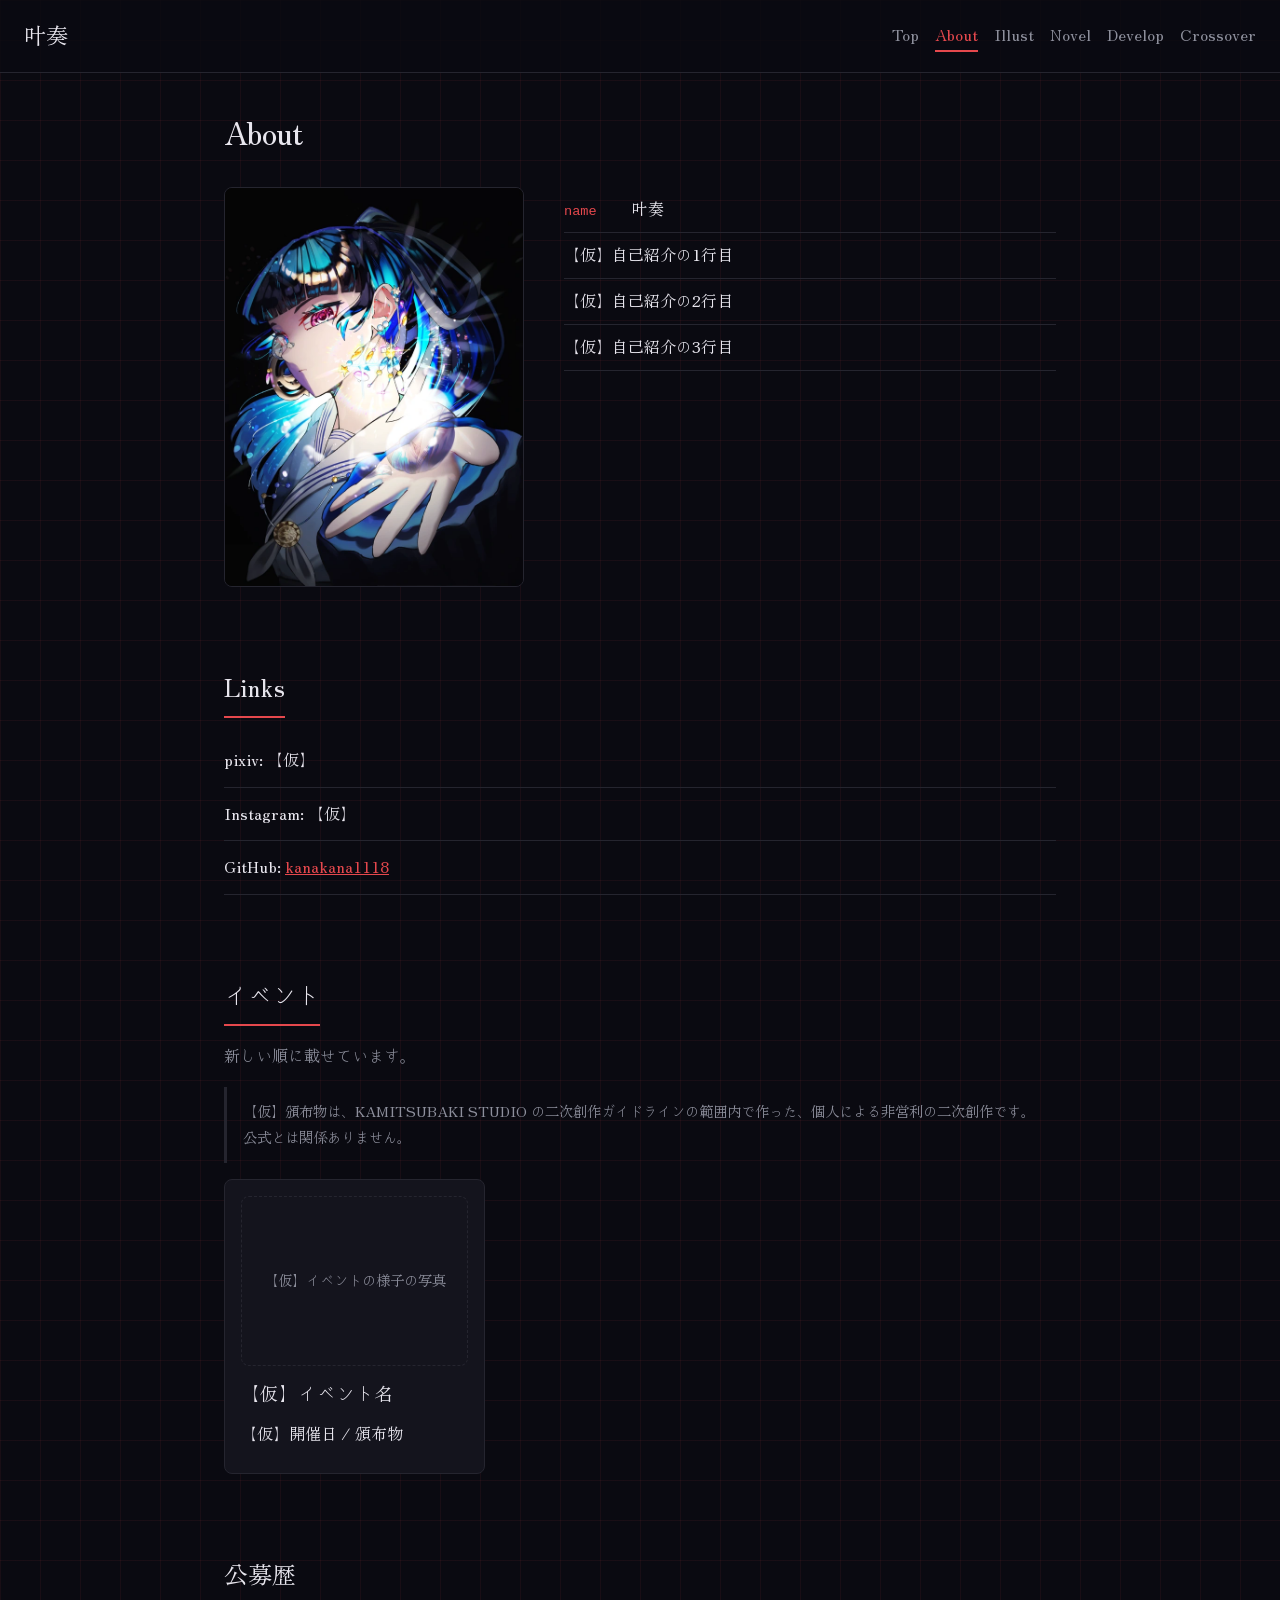
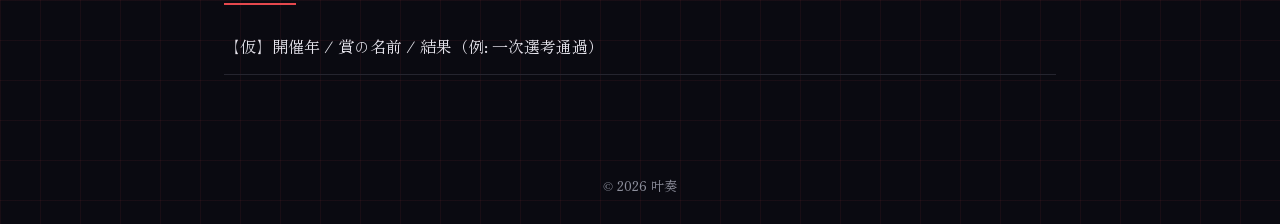
==== about/index.html @ 594b93dc "Design refinements: full-width top menu, page-turning book, Develop reveal - Top: full-width illustr" ====
<!DOCTYPE html>
<html lang="ja">
<head>
  <meta charset="UTF-8">
  <meta name="viewport" content="width=device-width, initial-scale=1.0">
  <title>About | 叶奏</title>
  <meta name="description" content="叶奏のプロフィール、SNS、参加したイベント、公募歴。">
  <link rel="stylesheet" href="../style.css">
  <script src="../script.js" defer></script>
</head>
<body data-page="about">
  <header class="site-header">
    <a class="site-title" href="../index.html">叶奏</a>
    <nav>
      <a href="../index.html">Top</a>
      <a href="../about/index.html" aria-current="page">About</a>
      <a href="../illust/index.html">Illust</a>
      <a href="../novel/index.html">Novel</a>
      <a href="../dev/index.html">Develop</a>
      <a href="../crossover/index.html">Crossover</a>
    </nav>
  </header>

  <main>
    <h1>About</h1>

    <section class="about-grid" id="profile">
      <div class="portrait">
        <img
          src="../images/top/top-640.webp"
          srcset="../images/top/top-640.webp 640w, ../images/top/top-1280.webp 1280w"
          sizes="(max-width: 640px) 260px, 300px"
          width="640" height="854"
          alt="青い髪の人物が、光る手を差し出しているイラスト">
      </div>
      <div class="profile">
        <p class="field"><span class="label">name</span>叶奏</p>
        <p class="field">【仮】自己紹介の1行目</p>
        <p class="field">【仮】自己紹介の2行目</p>
        <p class="field">【仮】自己紹介の3行目</p>
      </div>
    </section>

    <section id="links">
      <h2>Links</h2>
      <ul class="list">
        <li>pixiv: 【仮】</li>
        <li>Instagram: 【仮】</li>
        <li>GitHub: <a href="https://github.com/kanakana1118" target="_blank" rel="noopener">kanakana1118</a></li>
      </ul>
    </section>

    <section id="events">
      <h2>イベント</h2>
      <p class="lead">新しい順に載せています。</p>
      <p class="notice">【仮】頒布物は、KAMITSUBAKI STUDIO の二次創作ガイドラインの範囲内で作った、個人による非営利の二次創作です。公式とは関係ありません。</p>
      <div class="cards">
        <article class="card">
          <div class="placeholder">【仮】イベントの様子の写真</div>
          <h3>【仮】イベント名</h3>
          <p>【仮】開催日 / 頒布物</p>
        </article>
      </div>
    </section>

    <section id="contests">
      <h2>公募歴</h2>
      <ul class="list">
        <li>【仮】開催年 / 賞の名前 / 結果（例: 一次選考通過）</li>
      </ul>
    </section>
  </main>

  <footer>
    <small>&copy; 2026 叶奏</small>
  </footer>
</body>
</html>
---- style.css ----
/* かなは Kokoro、漢字と英数字は Zen Old Mincho（どちらも OFL。fonts/ を参照） */
@font-face {
  font-family: "Kokoro";
  src: url("fonts/kokoro-regular.woff2") format("woff2");
  font-weight: 400;
  font-display: swap;
}

@font-face {
  font-family: "Zen Old Mincho";
  src: url("fonts/zen-old-mincho-regular.woff2") format("woff2");
  font-weight: 400;
  font-display: swap;
}

:root {
  color-scheme: dark;
  --font-serif: "Kokoro", "Zen Old Mincho", "Hiragino Mincho ProN", "Yu Mincho", serif;
  --font-mono: ui-monospace, "SF Mono", Menlo, Consolas, monospace;

  /* 黒基調。背景は真っ黒ではなく、わずかに青みのある黒 */
  --bg: #0a0a11;
  --bg-deep: #050508;
  --text: #e8e6ee;
  --muted: #8d8f9c;
  --card-bg: #14141d;
  --border: #25252f;
  --on-accent: #0a0a11;

  /* ナビの玉と、各ページの差し色 */
  --c-red: #e5484d;
  --c-orange: #f2994a;
  --c-yellow: #e9c84a;
  --c-green: #3ecf8e;
  --c-blue: #4c8dff;

  --accent: #c9c7d6;
}

[data-page="about"] {
  --accent: var(--c-red);
}

[data-page="illust"] {
  --accent: var(--c-orange);
}

[data-page="novel"] {
  --accent: var(--c-yellow);
}

[data-page="dev"] {
  --accent: var(--c-green);
}

[data-page="crossover"] {
  --accent: var(--c-blue);
}

* {
  box-sizing: border-box;
}

/* 背景の格子。色は、そのページの差し色（--grid）で決まる */
body {
  --grid: var(--accent);
  --grid-alpha: 7%;
  margin: 0;
  background:
    linear-gradient(color-mix(in srgb, var(--grid) var(--grid-alpha), transparent) 1px, transparent 1px)
      0 0 / 40px 40px,
    linear-gradient(90deg, color-mix(in srgb, var(--grid) var(--grid-alpha), transparent) 1px, transparent 1px)
      0 0 / 40px 40px,
    var(--bg);
  color: var(--text);
  font-family: var(--font-serif);
  font-synthesis: none;
  line-height: 1.8;
}

a {
  color: var(--accent);
}

img {
  max-width: 100%;
  height: auto;
}

button {
  font: inherit;
}

/* display を指定した要素でも、hidden 属性で確実に隠す */
[hidden] {
  display: none !important;
}

/* ヘッダー・ナビ */
.site-header {
  display: flex;
  flex-wrap: wrap;
  justify-content: space-between;
  align-items: center;
  gap: 8px 24px;
  padding: 16px 24px;
  border-bottom: 1px solid var(--border);
  background: color-mix(in srgb, var(--bg) 85%, transparent);
}

.site-title {
  font-size: 1.4rem;
  color: var(--text);
  text-decoration: none;
}

.site-header nav {
  display: flex;
  flex-wrap: wrap;
  gap: 4px 16px;
}

.site-header nav a {
  color: var(--muted);
  text-decoration: none;
}

.site-header nav a:hover,
.site-header nav a[aria-current="page"] {
  color: var(--accent);
}

.site-header nav a[aria-current="page"] {
  border-bottom: 2px solid var(--accent);
}

/* 本文 */
main {
  max-width: 880px;
  margin: 0 auto;
  padding: 32px 24px;
}

section {
  padding: 40px 0;
}

/* 太字のフォントは入れていないので、見出しは大きさで区別する */
h1,
h2,
h3 {
  font-weight: 400;
}

h1 {
  margin: 0 0 8px;
  font-size: 2rem;
}

h2 {
  margin: 0 0 16px;
  padding-bottom: 6px;
  border-bottom: 2px solid var(--accent);
  display: inline-block;
}

.lead {
  color: var(--muted);
  margin: 0 0 16px;
}

.page-head {
  display: flex;
  flex-wrap: wrap;
  align-items: center;
  justify-content: space-between;
  gap: 8px 16px;
}

/* 画像がまだ無い場所を示す枠 */
.placeholder {
  display: flex;
  align-items: center;
  justify-content: center;
  width: 100%;
  background: var(--card-bg);
  border: 1px dashed var(--border);
  border-radius: 8px;
  color: var(--muted);
  font-size: 0.9rem;
}

/* カード */
.cards {
  display: grid;
  grid-template-columns: repeat(auto-fill, minmax(240px, 1fr));
  gap: 24px;
}

.card {
  padding: 16px;
  background: var(--card-bg);
  border: 1px solid var(--border);
  border-radius: 8px;
}

.card h3 {
  margin: 12px 0 8px;
}

.card p {
  margin: 0 0 8px;
}

.card .placeholder {
  aspect-ratio: 4 / 3;
}

/* 項目の説明（役割・使用技術など） */
.meta {
  margin: 8px 0 0;
  font-size: 0.9rem;
}

.meta dt {
  float: left;
  clear: left;
  width: 8em;
  color: var(--muted);
}

.meta dd {
  margin: 0 0 4px 8em;
}

/* タグ */
.tags {
  display: flex;
  flex-wrap: wrap;
  gap: 8px;
  margin: 8px 0;
  padding: 0;
  list-style: none;
}

.tag {
  padding: 0 10px;
  border: 1px solid var(--border);
  border-radius: 999px;
  color: var(--muted);
  font-size: 0.8rem;
}

/* リンクボタン */
.buttons {
  display: flex;
  flex-wrap: wrap;
  gap: 12px;
  margin: 16px 0 0;
}

.button {
  display: inline-block;
  padding: 6px 16px;
  border: 1px solid var(--accent);
  border-radius: 999px;
  color: var(--accent);
  text-decoration: none;
}

.button:hover {
  background: var(--accent);
  color: var(--on-accent);
}

/* 丸いボタン（前へ・次へ） */
.round-btn {
  display: grid;
  place-items: center;
  width: 44px;
  height: 44px;
  padding: 0;
  border: 1px solid var(--accent);
  border-radius: 50%;
  background: transparent;
  color: var(--accent);
  cursor: pointer;
}

.round-btn svg {
  width: 20px;
  height: 20px;
  fill: none;
  stroke: currentColor;
  stroke-width: 2;
  stroke-linecap: round;
  stroke-linejoin: round;
}

.round-btn:hover:not(:disabled) {
  background: var(--accent);
  color: var(--on-accent);
}

.round-btn:disabled {
  opacity: 0.3;
  cursor: default;
}

/* SNSのアイコンリンク */
.sns {
  display: flex;
  gap: 12px;
}

.sns a {
  display: grid;
  place-items: center;
  width: 40px;
  height: 40px;
  border: 1px solid var(--border);
  border-radius: 50%;
  color: var(--muted);
}

.sns a:hover {
  border-color: var(--accent);
  color: var(--accent);
}

.sns svg {
  width: 20px;
  height: 20px;
  fill: none;
  stroke: currentColor;
  stroke-width: 2;
  stroke-linecap: round;
  stroke-linejoin: round;
}

/* 注記 */
.notice {
  margin: 16px 0;
  padding: 12px 16px;
  border-left: 3px solid var(--border);
  color: var(--muted);
  font-size: 0.9rem;
}

/* 一覧（リンク・公募歴など） */
.list {
  margin: 0;
  padding: 0;
  list-style: none;
}

.list li {
  padding: 12px 0;
  border-bottom: 1px solid var(--border);
}

/* ===== Top ===== */
/* 動画のあいだは灰色の格子。メニュー画面は格子なし */
body[data-page="top"] {
  --grid: var(--muted);
  --grid-alpha: 14%;
}

/* メニュー画面には、格子を出さない */
body[data-page="top"]:has(.stage.is-menu) {
  --grid-alpha: 0%;
}

body[data-page="top"] .to-top {
  display: none;
}

.stage {
  position: relative;
  max-width: none;
  margin: 0 auto;
  padding: 0;
}

/* 動画のあいだ: 中央の縦長の画面 */
.stage:not(.is-menu) {
  width: min(100%, 520px);
  height: 100vh;
  height: 100dvh;
  overflow: hidden;
  background: var(--bg);
}

/* メニュー: ブラウザの横幅いっぱい。縦に長くなる分はスクロール */
.stage.is-menu {
  width: 100%;
  min-height: 100vh;
  min-height: 100dvh;
}

.intro {
  position: absolute;
  inset: 0;
  display: flex;
  align-items: center;
  justify-content: center;
}

.intro video {
  display: block;
  width: 100%;
  height: 100%;
  object-fit: cover;
}

.stage.is-menu .intro {
  display: none;
}

/* 暗転。画面全体が、チッチと点滅してから暗くなる */
.blackout {
  position: fixed;
  inset: 0;
  z-index: 20;
  background: var(--bg-deep);
  opacity: 0;
  pointer-events: none;
}

.stage.is-blackout .blackout {
  animation: flicker 0.9s steps(1, end) forwards;
}

.stage.is-menu .blackout {
  animation: blackout-out 0.9s ease forwards;
}

.stage.is-instant .blackout {
  animation: none;
}

@keyframes flicker {
  0% {
    opacity: 0;
  }
  12% {
    opacity: 1;
  }
  24% {
    opacity: 0.1;
  }
  36% {
    opacity: 1;
  }
  50% {
    opacity: 0.3;
  }
  62% {
    opacity: 1;
  }
  100% {
    opacity: 1;
  }
}

@keyframes blackout-out {
  from {
    opacity: 1;
  }
  to {
    opacity: 0;
  }
}

/* メニュー画面 */
.menu {
  position: absolute;
  inset: 0;
  opacity: 0;
  visibility: hidden;
}

.stage.is-menu .menu {
  position: relative;
  inset: auto;
  opacity: 1;
  visibility: visible;
}

.menu-art img {
  display: block;
  width: 100%;
  height: auto;
}

/* 玉と文字を読みやすくする、かなり透けた青みがかった黒のグラデーション。
   イラストの下端から、--shade-h の高さまで。上は透明で、下に行くほど濃くなる。
   --shade   : 色（R G B。空白区切り）
   --shade-h : 高さ（イラストの高さに対する%）
   --shade-a : 一番濃いところの濃さ（0〜1） */
.menu-shade {
  --shade: 6 12 36;
  --shade-h: 55%;
  --shade-a: 0.55;
  position: absolute;
  right: 0;
  bottom: 0;
  left: 0;
  height: var(--shade-h);
  background: linear-gradient(
    to bottom,
    rgb(var(--shade) / 0),
    rgb(var(--shade) / calc(var(--shade-a) * 0.5)) 45%,
    rgb(var(--shade) / var(--shade-a))
  );
  pointer-events: none;
}

/* 玉・名前・説明文は、イラストの上に重ねる。イラストに対して位置を固定し、イラストと一緒にスクロールする。
   --menu-y: かたまり全体の中心を、イラストの下端から何%の高さに置くか（30% = 下から30%） */
.menu-ui {
  --menu-y: 30%;
  position: absolute;
  right: 0;
  bottom: var(--menu-y);
  left: 0;
  display: flex;
  flex-direction: column;
  align-items: center;
  padding: 0 16px;
  transform: translateY(50%);
  pointer-events: none;
}

/* 名前と説明文の大きさは、イラストの幅（＝画面の幅）に合わせて変わる */
.menu-name {
  margin: 20px 0 0;
  text-align: center;
  font-size: clamp(3rem, 4.6vw, 5rem);
  letter-spacing: 0.3em;
  text-indent: 0.3em;
  text-shadow: 0 0 12px var(--bg-deep), 0 0 4px var(--bg-deep);
}

.menu-lead {
  max-width: 30em;
  margin: 8px 0 0;
  text-align: center;
  font-size: clamp(1rem, 1.5vw, 1.4rem);
  text-shadow: 0 0 10px var(--bg-deep), 0 0 3px var(--bg-deep);
}

/* ===== 水晶玉 =====
   玉の見た目を変えるときは、ここの変数をいじる。
   --orb               玉の直径
   --orb-glow          外側の発光の広がり
   --orb-glow-strength 発光の濃さ（%）
   --orb-shade         玉の下側の影の濃さ（0〜1）
   --orb-hl-x / -y     白いハイライトの位置（%）
   --orb-hl-size       ハイライトの大きさ（%）
   --orb-float         ふわふわ浮く距離
   玉の色は、先頭の :root の --c-red などで変える（ページの差し色と共通）。
   位置は、下の .orb--about などの left / top（%）で変える。 */
.orbs {
  /* 玉の大きさは、画面の幅に合わせて変わる（小さい画面で60px、大きい画面で最大110px） */
  --orb: clamp(60px, 6.5vw, 110px);
  --orb-glow: calc(var(--orb) * 0.36);
  --orb-glow-strength: 55%;
  --orb-shade: 0.35;
  --orb-hl-x: 32%;
  --orb-hl-y: 26%;
  --orb-hl-size: 7%;
  --orb-float: calc(var(--orb) * 0.07);
  position: relative;
  width: min(100%, 760px);
  height: calc(var(--orb) * 2.4);
  margin-bottom: 2rem; /* 玉の下の文字の分 */
}

.orb {
  position: absolute;
  z-index: 1;
  width: var(--orb);
  aspect-ratio: 1;
  transform: translateX(-50%);
  border-radius: 50%;
  background:
    radial-gradient(
      circle at var(--orb-hl-x) var(--orb-hl-y),
      rgb(255 255 255 / 0.85) 0 var(--orb-hl-size),
      transparent calc(var(--orb-hl-size) + 2%)
    ),
    radial-gradient(
      circle at 50% 50%,
      color-mix(in srgb, var(--c) 55%, white) 0%,
      var(--c) 45%,
      color-mix(in srgb, var(--c) 35%, black) 100%
    );
  box-shadow:
    0 0 var(--orb-glow) color-mix(in srgb, var(--c) var(--orb-glow-strength), transparent),
    inset calc(var(--orb) * -0.11) calc(var(--orb) * -0.14) calc(var(--orb) * 0.25) rgb(0 0 0 / var(--orb-shade));
  color: var(--c);
  text-decoration: none;
  pointer-events: auto;
  transition: box-shadow 0.2s, translate 0.2s;
  animation: float 4s ease-in-out infinite;
}

/* 玉の下の文字 */
.orb span {
  position: absolute;
  top: 100%;
  left: 50%;
  margin-top: 0.5rem;
  transform: translateX(-50%);
  font-size: clamp(0.9rem, 1.3vw, 1.3rem);
  letter-spacing: 0.05em;
  white-space: nowrap;
  text-shadow: 0 0 8px var(--bg-deep), 0 0 3px var(--bg-deep);
}

.orb:hover,
.orb:focus-visible {
  translate: 0 calc(var(--orb) * -0.07);
  box-shadow:
    0 0 calc(var(--orb-glow) * 1.7) var(--c),
    inset calc(var(--orb) * -0.11) calc(var(--orb) * -0.14) calc(var(--orb) * 0.25) rgb(0 0 0 / var(--orb-shade));
}

/* 弧状（ネックレスのように、中央が低い） */
.orb--about {
  --c: var(--c-red);
  left: 10%;
  top: 0;
}

.orb--illust {
  --c: var(--c-orange);
  left: 30%;
  top: 34%;
  animation-delay: -0.8s;
}

.orb--novel {
  --c: var(--c-yellow);
  left: 50%;
  top: 48%;
  animation-delay: -1.6s;
}

.orb--develop {
  --c: var(--c-green);
  left: 70%;
  top: 34%;
  animation-delay: -2.4s;
}

.orb--crossover {
  --c: var(--c-blue);
  left: 90%;
  top: 0;
  animation-delay: -3.2s;
}

@keyframes float {
  0%,
  100% {
    margin-top: 0;
  }
  50% {
    margin-top: calc(var(--orb-float) * -1);
  }
}

/* ===== Illust ===== */
.carousel {
  --slide-w: min(64vw, 340px);
  --slide-gap: 16px;
  padding: 24px 0 0;
}

/* JSが使えないとき: 横にスクロールする一覧 */
.carousel-track {
  position: relative;
  display: flex;
  gap: var(--slide-gap);
  padding: 16px 0;
  overflow-x: auto;
  scroll-snap-type: x mandatory;
  scrollbar-width: none;
}

.carousel-track::-webkit-scrollbar {
  display: none;
}

.slide {
  flex: 0 0 var(--slide-w);
  scroll-snap-align: center;
}

.slide .placeholder {
  aspect-ratio: 3 / 4;
}

/* 循環するスライダー（JSが .is-loop を付ける）。全スライドを重ねて、位置だけずらす */
.carousel.is-loop .carousel-track {
  display: grid;
  overflow: hidden;
  scroll-snap-type: none;
  touch-action: pan-y;
  cursor: grab;
}

.carousel.is-loop .slide {
  grid-area: 1 / 1;
  justify-self: center;
  width: var(--slide-w);
  transition: transform 0.45s ease, opacity 0.45s ease;
  user-select: none;
}

.carousel.is-loop .slide.no-anim {
  transition: none;
}

.slide[data-pos="0"] {
  z-index: 2;
  transform: translateX(0) scale(1);
  opacity: 1;
}

.slide[data-pos="-1"],
.slide[data-pos="1"] {
  z-index: 1;
  opacity: 0.55;
}

.slide[data-pos="-1"] {
  transform: translateX(calc((var(--slide-w) + var(--slide-gap)) * -0.92)) scale(0.82);
}

.slide[data-pos="1"] {
  transform: translateX(calc((var(--slide-w) + var(--slide-gap)) * 0.92)) scale(0.82);
}

.slide[data-pos="far-l"],
.slide[data-pos="far-r"] {
  z-index: 0;
  opacity: 0;
  pointer-events: none;
}

.slide[data-pos="far-l"] {
  transform: translateX(calc((var(--slide-w) + var(--slide-gap)) * -1.6)) scale(0.7);
}

.slide[data-pos="far-r"] {
  transform: translateX(calc((var(--slide-w) + var(--slide-gap)) * 1.6)) scale(0.7);
}

.carousel-controls {
  display: flex;
  align-items: center;
  justify-content: space-between;
  gap: 16px;
  margin-top: 16px;
}

.carousel-dots {
  display: flex;
  gap: 8px;
}

.carousel-dots span {
  width: 24px;
  height: 3px;
  background: var(--border);
  border-radius: 2px;
  transition: background 0.3s;
}

.carousel-dots span.is-active {
  background: var(--accent);
}

/* ===== Novel ===== */
/* JSが使えないとき: 作品ごとの、開いた本 */
.novel,
.novel-stage {
  display: grid;
  grid-template-columns: minmax(0, 1fr) minmax(0, 1fr);
  gap: 32px;
  align-items: center;
  padding: 24px 0;
}

.novel + .novel {
  border-top: 1px solid var(--border);
}

/* 本の色・質感。青みがかった濃い茶色の表紙と、わずかに青みのある薄灰色の紙 */
.book {
  --book-cover: #35281f;
  --book-cover-sheen: rgb(70 110 190 / 0.26);
  --book-paper: #e4e7ee;
  --book-paper-shade: #aab0c0;
  --book-ink: #2b3040;
  --book-edge: #c3c8d3;
  --o: 8px;
  --tilt: 14deg; /* 見上げる角度。大きいほど、下側の厚みが見える */
  --book-depth: 28px; /* ページの束の厚み */
  --book-flip: 0.9s;
  /* 布の織り目と紙の粒（インラインSVG。外部ファイルは使わない） */
  --grain: url("data:image/svg+xml,%3Csvg xmlns='http://www.w3.org/2000/svg' width='160' height='160'%3E%3Cfilter id='n'%3E%3CfeTurbulence type='fractalNoise' baseFrequency='.85' numOctaves='2' stitchTiles='stitch'/%3E%3CfeColorMatrix values='0 0 0 0 0 0 0 0 0 0 0 0 0 0 0 0 0 0 .2 0'/%3E%3C/filter%3E%3Crect width='100%25' height='100%25' filter='url(%23n)'/%3E%3C/svg%3E");
  position: relative;
  display: flex;
  justify-content: center;
  padding: 28px 0 40px;
  /* 少し下から見上げた視点（視点を本より下に置くと、下側の厚みが見える） */
  perspective: 1100px;
  perspective-origin: 50% 170%;
}

/* 本の下に落ちる影 */
.book::before {
  content: "";
  position: absolute;
  right: 8%;
  bottom: 14px;
  left: 8%;
  height: 26px;
  background: radial-gradient(ellipse at center, rgb(0 0 0 / 0.7), transparent 70%);
  filter: blur(8px);
}

.book-body {
  --shift: -25%;
  position: relative;
  width: min(100%, 460px);
  aspect-ratio: 3 / 2;
  transform-style: preserve-3d;
  transform: translateX(var(--shift)) rotateX(var(--tilt));
  transition: transform 1.4s ease;
}

.book-body.is-open {
  --shift: 0%;
}

/* 右の表紙の裏側の板（開いたときに、ページのまわりに見える） */
.board {
  position: absolute;
  top: calc(var(--o) * -1);
  bottom: calc(var(--o) * -1);
  left: 50%;
  width: calc(50% + var(--o));
  background: linear-gradient(135deg, var(--book-cover-sheen), transparent 60%), var(--book-cover);
  border-radius: 0 6px 6px 0;
  transform: translateZ(-1px);
}

/* ページの束の、下から見える厚み（紙の端の細い線） */
.slab {
  position: absolute;
  top: calc(100% + var(--o));
  left: 50%;
  width: calc(50% + var(--o));
  height: var(--book-depth);
  transform-origin: top;
  transform: rotateX(-90deg);
  /* 手前と奥の端は、表紙の板の厚み。間は、紙の端の細い線 */
  background:
    linear-gradient(var(--book-cover) 0 5px, transparent 5px calc(100% - 5px), var(--book-cover) calc(100% - 5px)),
    repeating-linear-gradient(180deg, var(--book-edge) 0 1px, var(--book-paper-shade) 1px 2px);
  box-shadow: inset 0 0 8px rgb(0 0 0 / 0.35);
}

/* 左側の厚みは、表紙が半分ほど開いてから現れる */
.slab--left {
  left: calc(var(--o) * -1);
  width: calc(50% + var(--o));
  opacity: 0;
  transition: opacity 0.4s ease;
}

.book-body.is-open .slab--left {
  opacity: 1;
  transition-delay: 0.8s;
}

/* めくれる1枚。背骨（左端）を軸に回る */
.sheet {
  --ry: 0deg;
  --z: 0px;
  position: absolute;
  top: 0;
  bottom: 0;
  left: 50%;
  width: 50%;
  transform-origin: left center;
  transform-style: preserve-3d;
  transform: rotateY(var(--ry)) translateZ(var(--z));
  transition: transform var(--book-flip) cubic-bezier(0.45, 0.05, 0.25, 1);
}

.sheet--static {
  --z: 0.2px;
}

.cover {
  --z: 3px;
  top: calc(var(--o) * -1);
  bottom: calc(var(--o) * -1);
  width: calc(50% + var(--o));
}

.book-body.is-open .cover,
.sheet.is-flipped {
  --ry: -180deg;
}

.face {
  position: absolute;
  inset: 0;
  overflow: hidden;
  backface-visibility: hidden;
  -webkit-backface-visibility: hidden;
}

.face-left {
  transform: rotateY(180deg);
}

/* 紙。綴じ目に向かって影が落ち、うっすらと粒がある */
.face-right,
.endpaper {
  background-color: var(--book-paper);
  background-image: var(--grain);
  background-blend-mode: multiply;
  color: var(--book-ink);
}

.face-right {
  padding: 12% 10% 10% 14%;
  border-radius: 0 3px 3px 0;
  box-shadow: inset -1px 0 0 var(--book-edge);
}

.face-right::before,
.endpaper::before {
  content: "";
  position: absolute;
  inset: 0;
  pointer-events: none;
}

.face-right::before {
  background: linear-gradient(90deg, rgb(20 26 48 / 0.34), rgb(20 26 48 / 0.08) 12%, transparent 26%);
}

.endpaper::before {
  background: linear-gradient(270deg, rgb(20 26 48 / 0.34), rgb(20 26 48 / 0.08) 12%, transparent 26%);
}

/* 右ページの本文（仮の行） */
.page-lines {
  height: 100%;
  background: repeating-linear-gradient(
    transparent 0 19px,
    rgb(43 48 64 / 0.2) 19px 20px
  );
}

/* 表紙の外側: 布の織り目、背の溝、縁の凹凸 */
.face-cover,
.cover .face-left {
  overflow: visible;
  background:
    linear-gradient(135deg, var(--book-cover-sheen), transparent 55%),
    var(--grain),
    var(--book-cover);
  background-blend-mode: normal, soft-light, normal;
}

.face-cover {
  padding: 9% 9% 9% 13%;
  border-radius: 0 6px 6px 0;
  box-shadow:
    inset 0 0 0 1px rgb(255 255 255 / 0.07),
    inset 0 0 0 7px rgb(0 0 0 / 0.14),
    inset 0 0 0 8px rgb(255 255 255 / 0.05),
    0 1px 0 rgb(255 255 255 / 0.06);
}

/* 背の溝 */
.face-cover::before {
  content: "";
  position: absolute;
  inset: 0 auto 0 0;
  width: 9%;
  background: linear-gradient(
    90deg,
    rgb(0 0 0 / 0.5),
    rgb(255 255 255 / 0.1) 38%,
    rgb(0 0 0 / 0.28) 62%,
    transparent
  );
  border-radius: inherit;
}

.face-cover .placeholder {
  height: 100%;
  background: rgb(0 0 0 / 0.22);
  border-color: rgb(255 255 255 / 0.18);
  color: rgb(255 255 255 / 0.6);
}

/* 表紙の裏（左ページ）: 板の色の縁と、その内側の紙 */
.cover .face-left {
  padding: var(--o) 0 var(--o) var(--o);
  border-radius: 6px 0 0 6px;
}

.endpaper {
  position: relative;
  display: flex;
  align-items: center;
  justify-content: center;
  height: 100%;
  padding: 10% 14% 10% 10%;
  border-radius: 3px 0 0 3px;
  text-align: center;
}

.catch {
  position: relative;
  margin: 0;
  color: var(--book-ink);
  letter-spacing: 0.03em;
  line-break: strict; /* 「ー」などが行頭に来ないようにする */
  text-wrap: balance;
}

/* めくっている紙の明暗 */
.sheet.is-turning .face::after {
  content: "";
  position: absolute;
  inset: 0;
  pointer-events: none;
  background: linear-gradient(90deg, rgb(10 14 30 / 0.55), rgb(10 14 30 / 0.05));
  animation: shade var(--book-flip) ease-in-out;
}

@keyframes shade {
  0%,
  100% {
    opacity: 0;
  }
  50% {
    opacity: 1;
  }
}

.novel-infos {
  min-width: 0;
}

.novel-info > * {
  animation: float-up 0.8s ease both;
  animation-delay: calc(1.6s + var(--i, 0) * 150ms);
}

.novel-info > :nth-child(2) {
  --i: 1;
}

.novel-info > :nth-child(3) {
  --i: 2;
}

/* 2回目以降は、すぐに浮き出る */
.novel-stage.is-switched .novel-info > * {
  animation-delay: calc(0.5s + var(--i, 0) * 120ms);
}

@keyframes float-up {
  from {
    opacity: 0;
    transform: translateY(24px);
  }
  to {
    opacity: 1;
    transform: none;
  }
}

.novel-title {
  margin: 0 0 12px;
  padding: 0;
  border: 0;
  display: block;
  font-size: 1.5rem;
}

.novel-synopsis {
  margin: 0;
  color: var(--muted);
}

.novel-controls {
  display: flex;
  align-items: center;
  justify-content: center;
  gap: 24px;
  padding-top: 16px;
  color: var(--muted);
}

/* ===== Develop ===== */
.dev-label {
  margin: 0 0 4px;
  color: var(--accent);
  font-family: var(--font-mono);
  font-size: 0.8rem;
}

.dev-list {
  display: grid;
  gap: 56px;
  margin-top: 32px;
}

/* スクリーンショットと、その隣の説明の箱。PCでは、1つおきに左右を入れ替える */
.dev-item {
  display: grid;
  grid-template-columns: minmax(0, 1.15fr) minmax(0, 1fr);
  gap: 32px;
  align-items: center;
}

.dev-item:nth-child(even) {
  grid-template-columns: minmax(0, 1fr) minmax(0, 1.15fr);
}

.dev-item:nth-child(even) .dev-text {
  order: -1;
}

.dev-shot,
.dev-text {
  position: relative;
  overflow: hidden;
}

.dev-shot .placeholder {
  aspect-ratio: 4 / 3;
  border-color: color-mix(in srgb, var(--accent) 35%, transparent);
}

.dev-shot img {
  display: block;
  width: 100%;
}

.dev-text {
  padding: 20px;
  border: 1px solid color-mix(in srgb, var(--accent) 55%, transparent);
  background: color-mix(in srgb, var(--bg) 78%, transparent);
}

.dev-text h3 {
  margin: 0 0 8px;
  font-size: 1.3rem;
}

.dev-text p {
  margin: 0 0 8px;
}

/* 登場演出: 最初は覆いで隠し、大小の四角（.tile）が上から順に消えて、中身が現れる */
.dev-shot::after,
.dev-text::after {
  content: "";
  position: absolute;
  inset: 0;
  z-index: 2;
  background: var(--bg);
  /* JSが動かなかったときの保険。数秒後に覆いが消える */
  animation: cover-timeout 0.01s 4s forwards;
}

.dev-shot.is-armed::after,
.dev-text.is-armed::after {
  animation: none;
}

.dev-shot.is-tiled::after,
.dev-text.is-tiled::after {
  display: none;
}

@keyframes cover-timeout {
  to {
    opacity: 0;
    visibility: hidden;
  }
}

.tiles {
  position: absolute;
  inset: 0;
  z-index: 3;
  pointer-events: none;
}

.tile {
  position: absolute;
  background: var(--bg);
  box-shadow: inset 0 0 0 1px color-mix(in srgb, var(--accent) 60%, transparent);
  animation: tile-out 0.55s ease both;
  animation-delay: var(--delay, 0ms);
}

@keyframes tile-out {
  0% {
    opacity: 1;
    background: var(--bg);
  }
  35% {
    opacity: 1;
    background: color-mix(in srgb, var(--accent) 45%, var(--bg));
  }
  100% {
    opacity: 0;
    background: color-mix(in srgb, var(--accent) 45%, var(--bg));
  }
}

/* 見出し・導入文は、上からフェードして現れる */
.fall > h1,
.fall > .lead {
  animation: fall-in 0.7s ease both;
}

.fall > .lead {
  animation-delay: 140ms;
}

@keyframes fall-in {
  from {
    opacity: 0;
    transform: translateY(-16px);
  }
  to {
    opacity: 1;
    transform: none;
  }
}

/* ===== About ===== */
.about-grid {
  display: grid;
  grid-template-columns: minmax(180px, 300px) minmax(0, 1fr);
  gap: 40px;
  align-items: start;
  padding-top: 16px;
}

/* 象徴のイラスト（左） */
.portrait img {
  display: block;
  width: 100%;
  border: 1px solid var(--border);
  border-radius: 8px;
}

.field {
  margin: 0;
  padding: 8px 0;
  border-bottom: 1px solid var(--border);
}

.field .label {
  display: inline-block;
  width: 5em;
  color: var(--accent);
  font-family: var(--font-mono);
  font-size: 0.85rem;
}

/* ===== 上に戻るボタン（script.js が追加する） ===== */
.to-top {
  position: fixed;
  right: 16px;
  bottom: 16px;
  width: 44px;
  height: 44px;
  padding: 0;
  border: 1px solid var(--accent);
  border-radius: 50%;
  background: var(--card-bg);
  color: var(--accent);
  font-size: 1.2rem;
  line-height: 1;
  cursor: pointer;
  opacity: 0;
  visibility: hidden;
  transition: opacity 0.2s, visibility 0.2s;
}

.to-top.is-visible {
  opacity: 1;
  visibility: visible;
}

.to-top:hover {
  background: var(--accent);
  color: var(--on-accent);
}

footer {
  padding: 24px;
  text-align: center;
  color: var(--muted);
}

/* ===== スマホ ===== */
@media (max-width: 640px) {
  /* Top のメニューだけ、スマホでは玉と文字を小さくする（イラストが短く、顔に重なりやすいため） */
  .orbs {
    --orb: 45px;
    margin-bottom: 1.4rem;
  }

  .orb span {
    font-size: 0.75rem;
  }

  .menu-name {
    margin-top: 12px;
    font-size: 2.6rem;
  }

  .menu-lead {
    font-size: 0.9rem;
  }

  .menu-shade {
    --shade-h: 68%;
  }

  /* 玉の上端を、イラストの上から一定の高さ（顔のあごの少し下）に固定する。
     --menu-top: 玉の上端が、イラストの上端から何%か（あごは約50%） */
  .menu-ui {
    --menu-top: 55%;
    top: var(--menu-top);
    bottom: auto;
    transform: none;
  }

  .novel,
  .novel-stage,
  .about-grid {
    grid-template-columns: minmax(0, 1fr);
  }

  .dev-item,
  .dev-item:nth-child(even) {
    grid-template-columns: minmax(0, 1fr);
  }

  .dev-item:nth-child(even) .dev-text {
    order: 0;
  }

  .portrait {
    max-width: 260px;
  }
}

/* 動きを減らす設定の人には、演出を止める（内容は、すべて見える） */
@media (prefers-reduced-motion: reduce) {
  *,
  *::before,
  *::after {
    animation: none !important;
    transition: none !important;
    scroll-behavior: auto !important;
  }

  .dev-shot::after,
  .dev-text::after {
    display: none;
  }
}
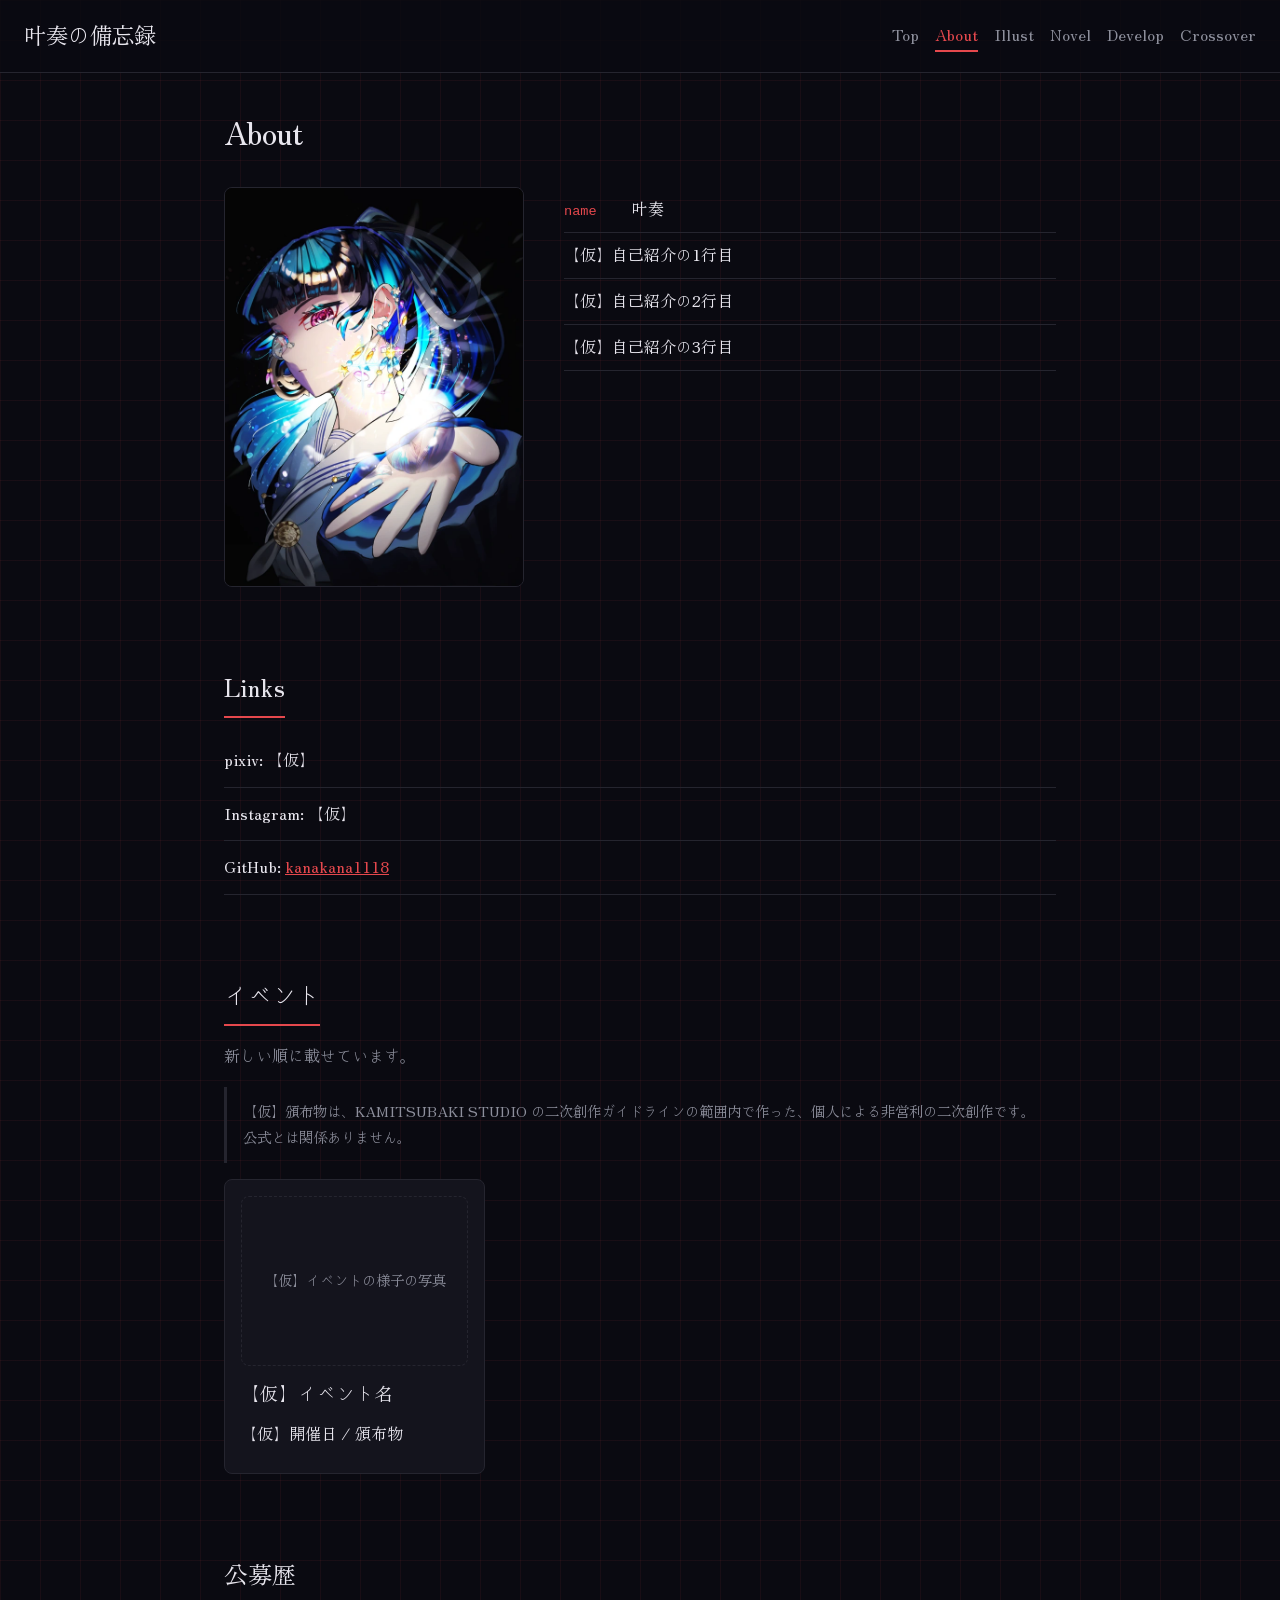
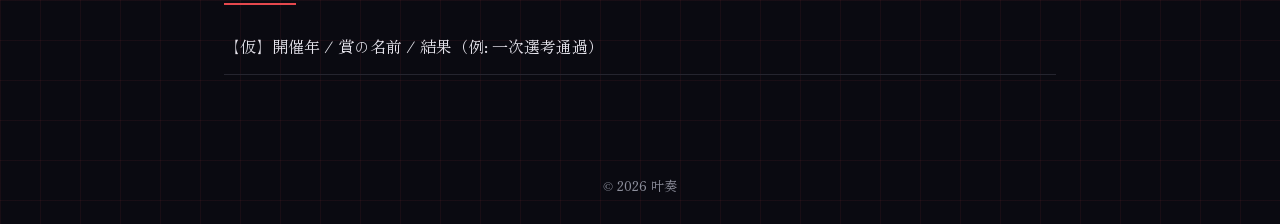
==== commit 6f541d74: "Use site name in subpage header; add copyright to Top menu Co-Authored-By: Claude Sonnet 5.5 <norepl" ====
--- a/about/index.html
+++ b/about/index.html
@@ -3,14 +3,14 @@
 <head>
   <meta charset="UTF-8">
   <meta name="viewport" content="width=device-width, initial-scale=1.0">
-  <title>About | 叶奏</title>
+  <title>About | 叶奏の備忘録</title>
   <meta name="description" content="叶奏のプロフィール、SNS、参加したイベント、公募歴。">
   <link rel="stylesheet" href="../style.css">
   <script src="../script.js" defer></script>
 </head>
 <body data-page="about">
   <header class="site-header">
-    <a class="site-title" href="../index.html">叶奏</a>
+    <a class="site-title" href="../index.html">叶奏の備忘録</a>
     <nav>
       <a href="../index.html">Top</a>
       <a href="../about/index.html" aria-current="page">About</a>
--- a/style.css
+++ b/style.css
@@ -375,6 +375,7 @@
   display: none;
 }
 
+
 .stage {
   position: relative;
   max-width: none;
@@ -491,6 +492,24 @@
   display: block;
   width: 100%;
   height: auto;
+}
+
+/* イラストの上のほうに置く、サイトの名前。
+   --title-y: イラストの上端から何%の高さか */
+.menu-title {
+  --title-y: 7%;
+  position: absolute;
+  top: var(--title-y);
+  right: 0;
+  left: 0;
+  margin: 0;
+  padding: 0 16px;
+  text-align: center;
+  font-size: clamp(2.3rem, 5.6vw, 5.2rem);
+  letter-spacing: 0.25em;
+  text-indent: 0.25em;
+  text-shadow: 0 0 14px var(--bg-deep), 0 0 4px var(--bg-deep);
+  pointer-events: none;
 }
 
 /* 玉と文字を読みやすくする、かなり透けた青みがかった黒のグラデーション。
@@ -516,6 +535,22 @@
   pointer-events: none;
 }
 
+/* 上のほう（「叶奏の備忘録」の後ろ）にも、同じ色のグラデーション。
+   イラストの上端が一番濃く、文字の下端あたりで消える。
+   --shade-top-h : 高さ（イラストの高さに対する%。文字の下端に合わせる） */
+.menu-shade--top {
+  --shade-top-h: 14.5%;
+  top: 0;
+  bottom: auto;
+  height: var(--shade-top-h);
+  background: linear-gradient(
+    to bottom,
+    rgb(var(--shade) / var(--shade-a)),
+    rgb(var(--shade) / calc(var(--shade-a) * 0.5)) 55%,
+    rgb(var(--shade) / 0)
+  );
+}
+
 /* 玉・名前・説明文は、イラストの上に重ねる。イラストに対して位置を固定し、イラストと一緒にスクロールする。
    --menu-y: かたまり全体の中心を、イラストの下端から何%の高さに置くか（30% = 下から30%） */
 .menu-ui {
@@ -558,6 +593,10 @@
    --orb-shade         玉の下側の影の濃さ（0〜1）
    --orb-hl-x / -y     白いハイライトの位置（%）
    --orb-hl-size       ハイライトの大きさ（%）
+   --orb-hl-alpha      ハイライトの濃さ（0〜1。1で真っ白、小さいほど透ける）
+   --orb-sheen         ハイライトの外側にかかる、影のようなグラデの光の濃さ（0〜1）
+   --orb-sheen-angle   そのグラデの向き（315deg ＝ 左上から）
+   --orb-sheen-reach   そのグラデが消えるところ（玉の何%まで届くか）
    --orb-float         ふわふわ浮く距離
    玉の色は、先頭の :root の --c-red などで変える（ページの差し色と共通）。
    位置は、下の .orb--about などの left / top（%）で変える。 */
@@ -566,10 +605,14 @@
   --orb: clamp(60px, 6.5vw, 110px);
   --orb-glow: calc(var(--orb) * 0.36);
   --orb-glow-strength: 55%;
-  --orb-shade: 0.35;
-  --orb-hl-x: 32%;
-  --orb-hl-y: 26%;
-  --orb-hl-size: 7%;
+  --orb-shade: 0.65;
+  --orb-hl-x: 35.5%;
+  --orb-hl-y: 30%;
+  --orb-hl-size: 4.2%;
+  --orb-hl-alpha: 0.8;
+  --orb-sheen: 0.2;
+  --orb-sheen-angle: 135deg;
+  --orb-sheen-reach: 35%;
   --orb-float: calc(var(--orb) * 0.07);
   position: relative;
   width: min(100%, 760px);
@@ -584,17 +627,27 @@
   aspect-ratio: 1;
   transform: translateX(-50%);
   border-radius: 50%;
+  /* 上の層ほど手前。点のハイライト → 光のグラデ → 影（縁の暗がり）→ 玉の色 の順 */
   background:
     radial-gradient(
       circle at var(--orb-hl-x) var(--orb-hl-y),
-      rgb(255 255 255 / 0.85) 0 var(--orb-hl-size),
+      rgb(255 255 255 / var(--orb-hl-alpha)) 0 var(--orb-hl-size),
       transparent calc(var(--orb-hl-size) + 2%)
+    ),
+    linear-gradient(
+      var(--orb-sheen-angle),
+      rgb(255 255 255 / var(--orb-sheen)),
+      transparent var(--orb-sheen-reach)
+    ),
+    radial-gradient(
+      circle at 50% 50%,
+      transparent 45%,
+      color-mix(in srgb, var(--c) 35%, black) 100%
     ),
     radial-gradient(
       circle at 50% 50%,
       color-mix(in srgb, var(--c) 55%, white) 0%,
-      var(--c) 45%,
-      color-mix(in srgb, var(--c) 35%, black) 100%
+      var(--c) 45%
     );
   box-shadow:
     0 0 var(--orb-glow) color-mix(in srgb, var(--c) var(--orb-glow-strength), transparent),
@@ -1325,6 +1378,22 @@
   color: var(--muted);
 }
 
+/* Top: コピーライトは、メニュー画面の下端に重ねる（PC ではイラストの下端、スマホでは画面の下端） */
+.stage > footer {
+  display: none;
+  position: absolute;
+  right: 0;
+  bottom: 0;
+  left: 0;
+  padding: 16px 24px;
+  color: var(--text);
+  text-shadow: 0 0 8px var(--bg-deep), 0 0 3px var(--bg-deep);
+}
+
+.stage.is-menu > footer {
+  display: block;
+}
+
 /* ===== スマホ ===== */
 @media (max-width: 640px) {
   /* Top のメニューだけ、スマホでは玉と文字を小さくする（イラストが短く、顔に重なりやすいため） */
@@ -1348,6 +1417,10 @@
 
   .menu-shade {
     --shade-h: 68%;
+  }
+
+  .menu-shade--top {
+    --shade-top-h: 20%;
   }
 
   /* 玉の上端を、イラストの上から一定の高さ（顔のあごの少し下）に固定する。
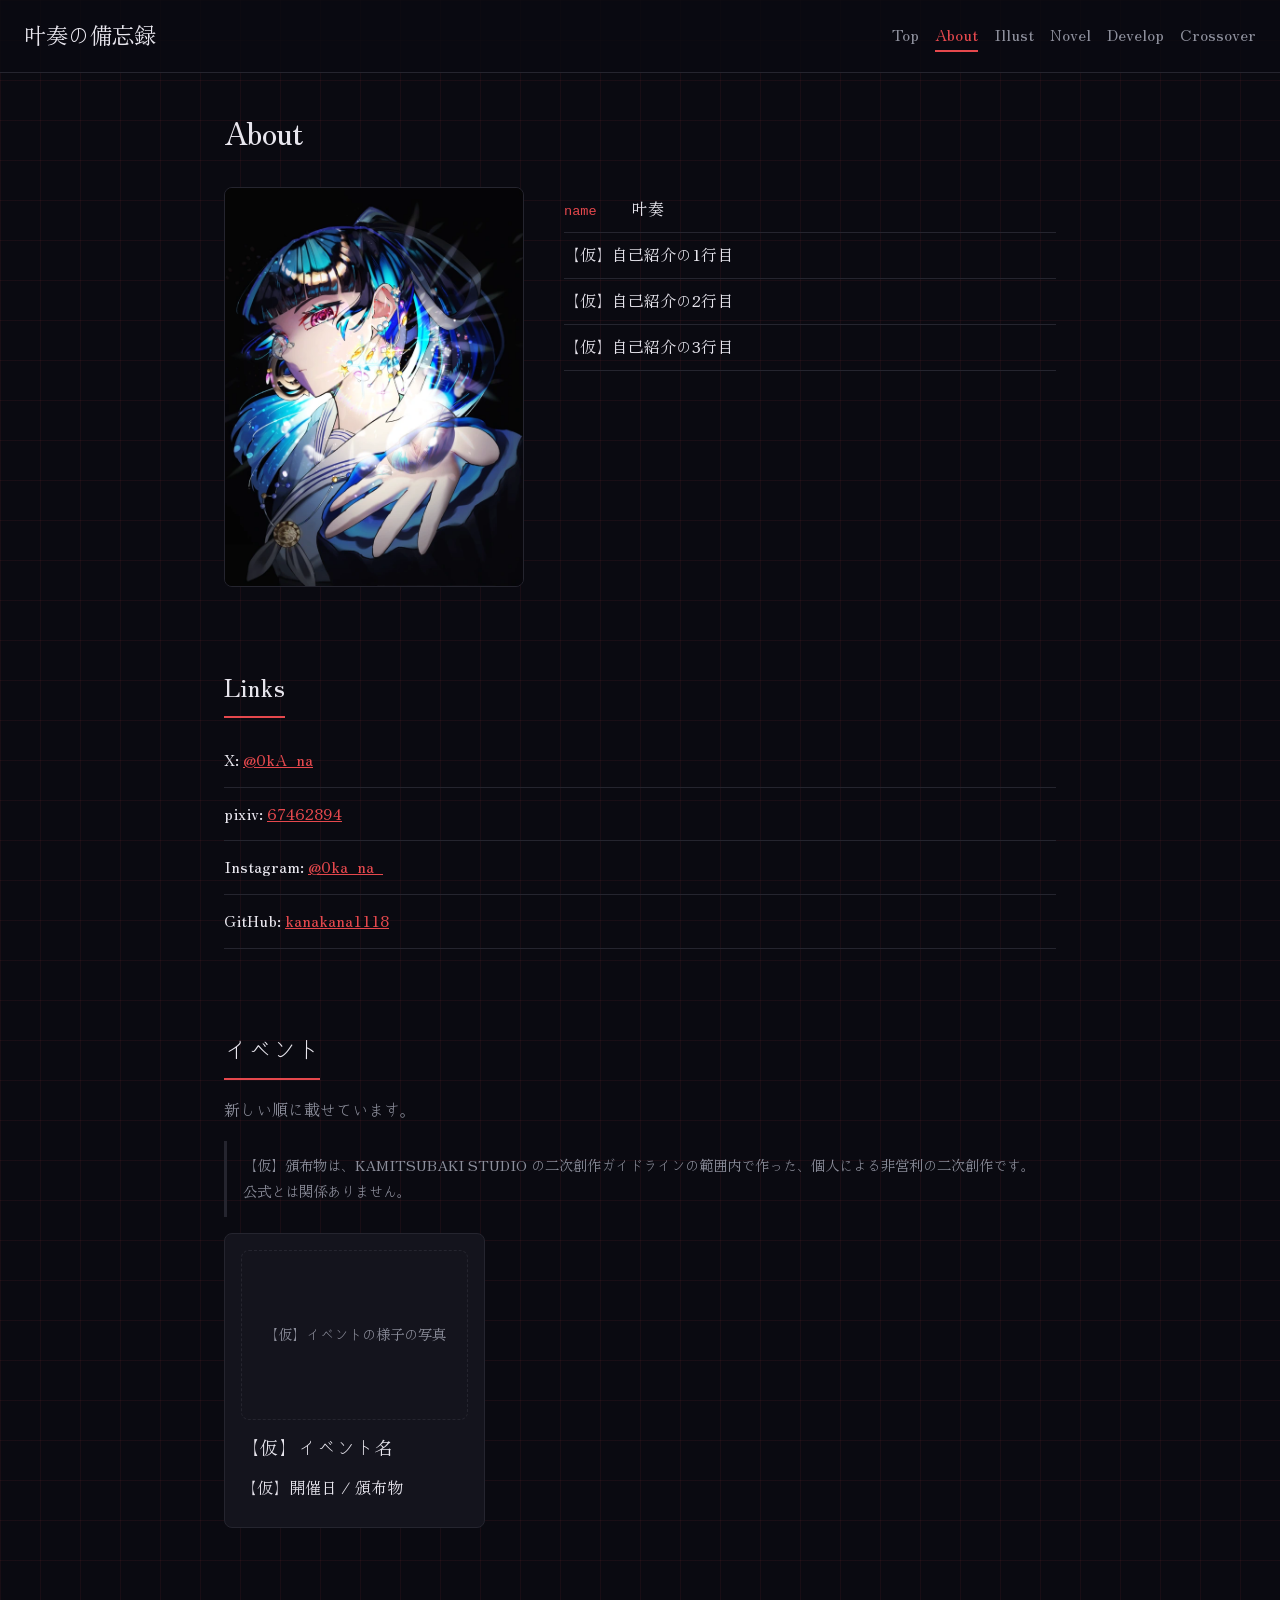
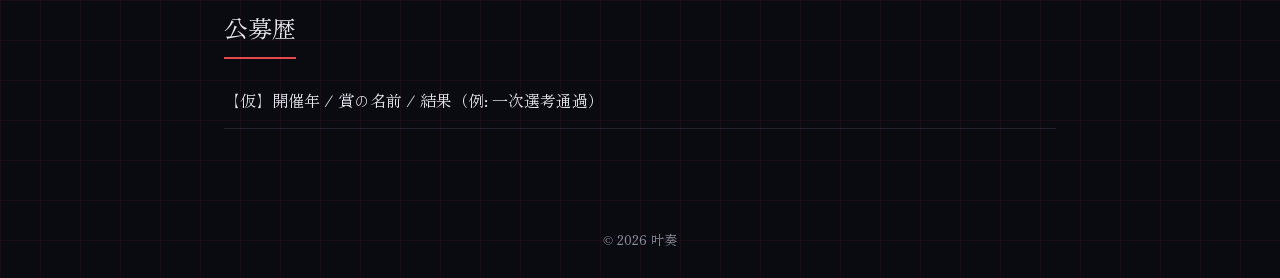
==== commit 12b39f91: "Add Illust works and SNS links; tap/swipe for Illust; darker Top gradient - Illust: three original w" ====
--- a/about/index.html
+++ b/about/index.html
@@ -44,8 +44,9 @@
     <section id="links">
       <h2>Links</h2>
       <ul class="list">
-        <li>pixiv: 【仮】</li>
-        <li>Instagram: 【仮】</li>
+        <li>X: <a href="https://x.com/0kA_na" target="_blank" rel="noopener">@0kA_na</a></li>
+        <li>pixiv: <a href="https://www.pixiv.net/users/67462894" target="_blank" rel="noopener">67462894</a></li>
+        <li>Instagram: <a href="https://www.instagram.com/0ka_na_/" target="_blank" rel="noopener">@0ka_na_</a></li>
         <li>GitHub: <a href="https://github.com/kanakana1118" target="_blank" rel="noopener">kanakana1118</a></li>
       </ul>
     </section>
--- a/style.css
+++ b/style.css
@@ -418,6 +418,108 @@
   display: none;
 }
 
+.glitch-defs {
+  position: absolute;
+  width: 0;
+  height: 0;
+  overflow: hidden;
+}
+
+/* 動画の始まり: テレビの映りが乱れるように、画面が横にざざっとずれながら、映像が落ち着く（約1.2秒）。
+   動画が再生を始めたとき（.is-playing）に動く。横にずれる部分は、index.html の SVG フィルター（#tv-glitch）を
+   script.js が動かす。
+   --glitch-ms  乱れが収まるまでの時間（script.js の GLITCH_MS と合わせる）
+   --glitch-a   走査線の濃さ（0〜1） */
+.intro {
+  --glitch-ms: 1.2s;
+  --glitch-a: 0.3;
+}
+
+/* 走査線と、横にはしる明るい帯 */
+.intro::before {
+  content: "";
+  position: absolute;
+  inset: 0;
+  z-index: 3;
+  opacity: 0;
+  pointer-events: none;
+  background:
+    linear-gradient(to bottom, transparent 0 40%, rgb(255 255 255 / 0.2) 40% 46%, transparent 46% 100%) 0 0 / 100% 100% no-repeat,
+    repeating-linear-gradient(to bottom, rgb(0 0 0 / var(--glitch-a)) 0 2px, transparent 2px 5px);
+}
+
+.stage.is-playing .intro::before {
+  animation:
+    glitch-fade var(--glitch-ms) steps(1, end) both,
+    glitch-band 0.5s linear infinite;
+}
+
+.stage.is-playing .intro video {
+  animation: video-glitch var(--glitch-ms) steps(1, end) both;
+}
+
+@keyframes glitch-fade {
+  0% {
+    opacity: 1;
+  }
+  25% {
+    opacity: 0.4;
+  }
+  40% {
+    opacity: 0.9;
+  }
+  60% {
+    opacity: 0.3;
+  }
+  80% {
+    opacity: 0.5;
+  }
+  100% {
+    opacity: 0;
+  }
+}
+
+@keyframes glitch-band {
+  from {
+    transform: translateY(-50%);
+  }
+  to {
+    transform: translateY(100%);
+  }
+}
+
+/* 映像全体も、横にずれたり、明るさが揺れたりする */
+@keyframes video-glitch {
+  0% {
+    transform: translateX(-12px);
+    filter: contrast(1.3) brightness(1.2);
+  }
+  15% {
+    transform: translateX(9px);
+    filter: contrast(1.3) brightness(0.75);
+  }
+  30% {
+    transform: translateX(-6px);
+    filter: contrast(1.4) brightness(1.3);
+  }
+  45% {
+    transform: translateX(4px);
+    filter: none;
+  }
+  60% {
+    transform: translateX(-3px);
+    filter: contrast(1.2) brightness(1.15);
+  }
+  75% {
+    transform: none;
+    filter: none;
+  }
+  100% {
+    transform: none;
+    filter: none;
+  }
+}
+
 /* 暗転。画面全体が、チッチと点滅してから暗くなる */
 .blackout {
   position: fixed;
@@ -516,11 +618,11 @@
    イラストの下端から、--shade-h の高さまで。上は透明で、下に行くほど濃くなる。
    --shade   : 色（R G B。空白区切り）
    --shade-h : 高さ（イラストの高さに対する%）
-   --shade-a : 一番濃いところの濃さ（0〜1） */
+   --shade-a : 一番濃いところの濃さ（0〜1。下のグラデーションの値。上のグラデーションは、.menu-shade--top の --shade-a で別に決める） */
 .menu-shade {
   --shade: 6 12 36;
   --shade-h: 55%;
-  --shade-a: 0.55;
+  --shade-a: 0.78;
   position: absolute;
   right: 0;
   bottom: 0;
@@ -539,6 +641,7 @@
    イラストの上端が一番濃く、文字の下端あたりで消える。
    --shade-top-h : 高さ（イラストの高さに対する%。文字の下端に合わせる） */
 .menu-shade--top {
+  --shade-a: 0.55;
   --shade-top-h: 14.5%;
   top: 0;
   bottom: auto;
@@ -736,6 +839,7 @@
 .carousel-track {
   position: relative;
   display: flex;
+  align-items: center;
   gap: var(--slide-gap);
   padding: 16px 0;
   overflow-x: auto;
@@ -756,13 +860,27 @@
   aspect-ratio: 3 / 4;
 }
 
+/* 作品の画像は、縦横比のまま。説明は小さめの文字 */
+.slide img {
+  display: block;
+  width: 100%;
+  height: auto;
+  border-radius: 8px;
+}
+
+.slide p {
+  font-size: 0.85rem;
+  color: var(--muted);
+}
+
 /* 循環するスライダー（JSが .is-loop を付ける）。全スライドを重ねて、位置だけずらす */
 .carousel.is-loop .carousel-track {
   display: grid;
+  align-items: center;
   overflow: hidden;
   scroll-snap-type: none;
-  touch-action: pan-y;
-  cursor: grab;
+  touch-action: pan-y; /* 横のなぞりはスワイプに使い、縦のスクロールはそのまま使える */
+  cursor: pointer;
 }
 
 .carousel.is-loop .slide {
@@ -850,6 +968,11 @@
 
 .novel + .novel {
   border-top: 1px solid var(--border);
+}
+
+/* JSが組み立てた本は、タップ（クリック）でめくれる */
+.novel-stage .book {
+  cursor: pointer;
 }
 
 /* 本の色・質感。青みがかった濃い茶色の表紙と、わずかに青みのある薄灰色の紙 */
@@ -864,6 +987,7 @@
   --tilt: 14deg; /* 見上げる角度。大きいほど、下側の厚みが見える */
   --book-depth: 28px; /* ページの束の厚み */
   --book-flip: 0.9s;
+  touch-action: manipulation; /* タップですぐ反応させる（ダブルタップの拡大待ちをしない） */
   /* 布の織り目と紙の粒（インラインSVG。外部ファイルは使わない） */
   --grain: url("data:image/svg+xml,%3Csvg xmlns='http://www.w3.org/2000/svg' width='160' height='160'%3E%3Cfilter id='n'%3E%3CfeTurbulence type='fractalNoise' baseFrequency='.85' numOctaves='2' stitchTiles='stitch'/%3E%3CfeColorMatrix values='0 0 0 0 0 0 0 0 0 0 0 0 0 0 0 0 0 0 .2 0'/%3E%3C/filter%3E%3Crect width='100%25' height='100%25' filter='url(%23n)'/%3E%3C/svg%3E");
   position: relative;
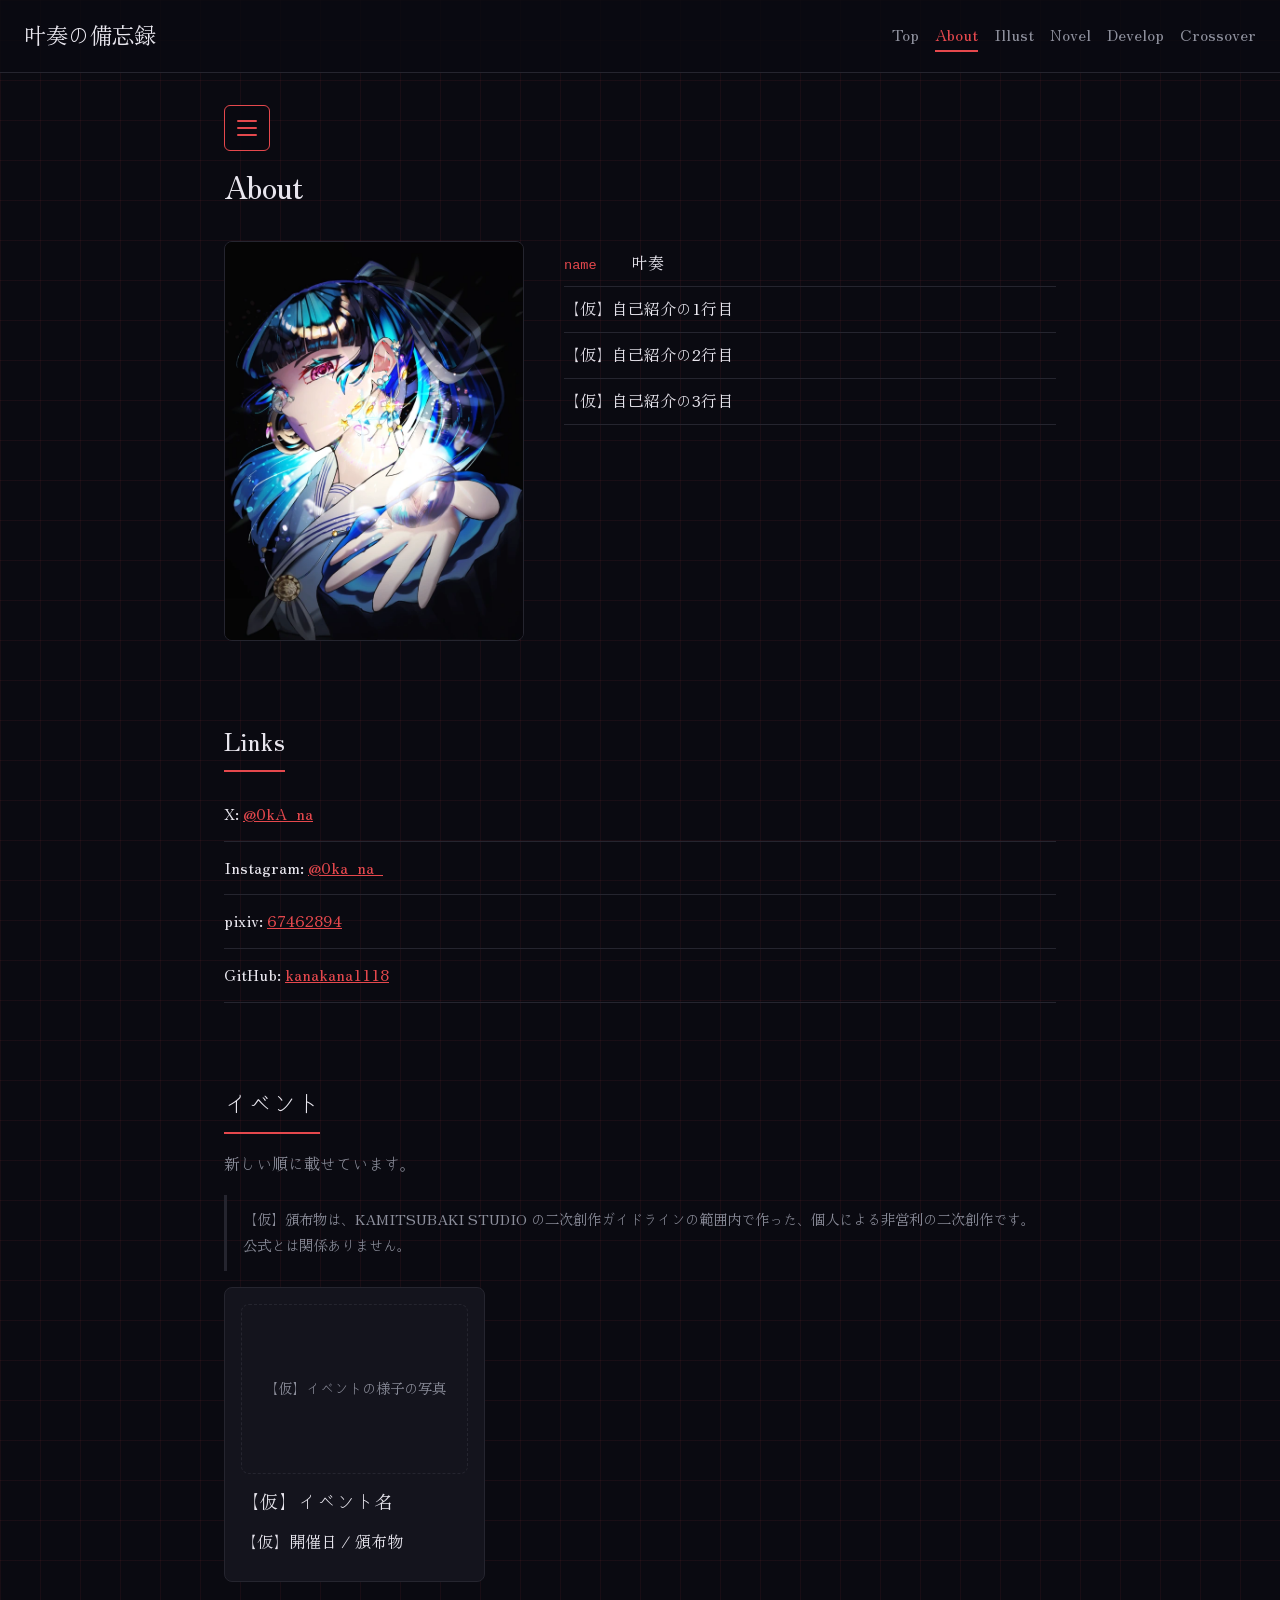
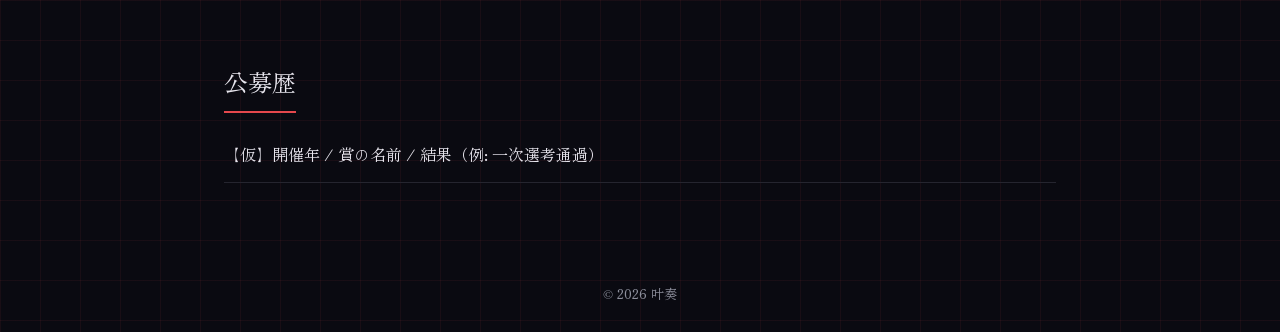
==== commit 060c3a55: "About: reorder links; Novel: drop brackets around titles Co-Authored-By: Claude Sonnet 5.5 <noreply@" ====
--- a/about/index.html
+++ b/about/index.html
@@ -45,8 +45,8 @@
       <h2>Links</h2>
       <ul class="list">
         <li>X: <a href="https://x.com/0kA_na" target="_blank" rel="noopener">@0kA_na</a></li>
+        <li>Instagram: <a href="https://www.instagram.com/0ka_na_/" target="_blank" rel="noopener">@0ka_na_</a></li>
         <li>pixiv: <a href="https://www.pixiv.net/users/67462894" target="_blank" rel="noopener">67462894</a></li>
-        <li>Instagram: <a href="https://www.instagram.com/0ka_na_/" target="_blank" rel="noopener">@0ka_na_</a></li>
         <li>GitHub: <a href="https://github.com/kanakana1118" target="_blank" rel="noopener">kanakana1118</a></li>
       </ul>
     </section>
--- a/style.css
+++ b/style.css
@@ -873,6 +873,38 @@
   color: var(--muted);
 }
 
+/* スライダーの下の、一覧（スクロールで見る）。縦横比のまま、左から右へ、掲載順に並べる */
+.gallery {
+  display: grid;
+  grid-template-columns: repeat(2, minmax(0, 1fr));
+  gap: 24px 16px;
+  align-items: start;
+}
+
+.gallery figure {
+  margin: 0;
+}
+
+.gallery img {
+  display: block;
+  width: 100%;
+  height: auto;
+  border-radius: 8px;
+  border: 1px solid var(--border);
+}
+
+.gallery figcaption {
+  margin-top: 6px;
+  font-size: 0.85rem;
+  color: var(--muted);
+}
+
+@media (min-width: 720px) {
+  .gallery {
+    grid-template-columns: repeat(3, minmax(0, 1fr));
+  }
+}
+
 /* 循環するスライダー（JSが .is-loop を付ける）。全スライドを重ねて、位置だけずらす */
 .carousel.is-loop .carousel-track {
   display: grid;
@@ -987,6 +1019,7 @@
   --tilt: 14deg; /* 見上げる角度。大きいほど、下側の厚みが見える */
   --book-depth: 28px; /* ページの束の厚み */
   --book-flip: 0.9s;
+  --gutter-shade: 0; /* 綴じ目の影の濃さ（0〜1。元は 0.34。0で影なし） */
   touch-action: manipulation; /* タップですぐ反応させる（ダブルタップの拡大待ちをしない） */
   /* 布の織り目と紙の粒（インラインSVG。外部ファイルは使わない） */
   --grain: url("data:image/svg+xml,%3Csvg xmlns='http://www.w3.org/2000/svg' width='160' height='160'%3E%3Cfilter id='n'%3E%3CfeTurbulence type='fractalNoise' baseFrequency='.85' numOctaves='2' stitchTiles='stitch'/%3E%3CfeColorMatrix values='0 0 0 0 0 0 0 0 0 0 0 0 0 0 0 0 0 0 .2 0'/%3E%3C/filter%3E%3Crect width='100%25' height='100%25' filter='url(%23n)'/%3E%3C/svg%3E");
@@ -1133,11 +1166,11 @@
 }
 
 .face-right::before {
-  background: linear-gradient(90deg, rgb(20 26 48 / 0.34), rgb(20 26 48 / 0.08) 12%, transparent 26%);
+  background: linear-gradient(90deg, rgb(20 26 48 / var(--gutter-shade, 0.34)), rgb(20 26 48 / calc(var(--gutter-shade, 0.34) * 0.24)) 12%, transparent 26%);
 }
 
 .endpaper::before {
-  background: linear-gradient(270deg, rgb(20 26 48 / 0.34), rgb(20 26 48 / 0.08) 12%, transparent 26%);
+  background: linear-gradient(270deg, rgb(20 26 48 / var(--gutter-shade, 0.34)), rgb(20 26 48 / calc(var(--gutter-shade, 0.34) * 0.24)) 12%, transparent 26%);
 }
 
 /* 右ページの本文（仮の行） */
@@ -1186,6 +1219,21 @@
   border-radius: inherit;
 }
 
+.face-cover .cover-title {
+  display: flex;
+  align-items: center;
+  justify-content: center;
+  width: 100%;
+  height: 100%;
+  margin: 0;
+  border: 1px solid rgb(255 255 255 / 0.22);
+  color: rgb(255 255 255 / 0.78);
+  font-size: clamp(1.1rem, 3.2vw, 1.8rem);
+  letter-spacing: 0.35em;
+  writing-mode: vertical-rl;
+  text-shadow: 0 1px 2px rgb(0 0 0 / 0.5);
+}
+
 .face-cover .placeholder {
   height: 100%;
   background: rgb(0 0 0 / 0.22);
@@ -1208,6 +1256,50 @@
   padding: 10% 14% 10% 10%;
   border-radius: 3px 0 0 3px;
   text-align: center;
+}
+
+/* キャッチコピー: 左右のページにまたがる、1つの文字の箱。本が開いてから、ページの上に浮かび上がる
+   --catch-size  文字の大きさ（本の幅に合わせて変わる）
+   --catch-rise  浮かび上がる高さ */
+.catch-float {
+  --catch-rise: 22px;
+  position: absolute;
+  inset: 0;
+  z-index: 1;
+  display: flex;
+  align-items: center;
+  justify-content: center;
+  margin: 0;
+  padding: 0 10%;
+  color: var(--book-ink);
+  font-size: min(1.7rem, calc((100vw - 48px) * 0.062)); /* 本の幅に合わせる（スマホは、画面の幅から余白を引いた分。PC は 1.7rem まで） */
+  letter-spacing: 0.06em;
+  line-height: 1.9;
+  text-align: center;
+  line-break: strict;
+  word-break: auto-phrase; /* 日本語を、文節のところで改行する（対応しているブラウザのみ） */
+  text-wrap: balance;
+  pointer-events: none;
+  opacity: 0;
+  transform: translateZ(calc(var(--book-depth) * 0.9));
+  transition: opacity 0.25s;
+}
+
+.catch-float.is-in {
+  animation: catch-rise 1.1s ease both;
+}
+
+@keyframes catch-rise {
+  from {
+    opacity: 0;
+    transform: translateZ(calc(var(--book-depth) * 0.9 - var(--catch-rise)));
+    filter: blur(3px);
+  }
+  to {
+    opacity: 1;
+    transform: translateZ(calc(var(--book-depth) * 0.9));
+    filter: none;
+  }
 }
 
 .catch {
@@ -1256,6 +1348,14 @@
   --i: 2;
 }
 
+.novel-info > :nth-child(4) {
+  --i: 3;
+}
+
+.novel-info > :nth-child(5) {
+  --i: 4;
+}
+
 /* 2回目以降は、すぐに浮き出る */
 .novel-stage.is-switched .novel-info > * {
   animation-delay: calc(0.5s + var(--i, 0) * 120ms);
@@ -1283,6 +1383,198 @@
 .novel-synopsis {
   margin: 0;
   color: var(--muted);
+  line-break: strict;
+}
+
+.novel-synopsis p {
+  margin: 0 0 0.5em;
+}
+
+/* 受賞・選考の結果、実績など */
+.novel-note {
+  margin: 12px 0 0;
+  color: var(--accent);
+  font-size: 0.9rem;
+}
+
+/* 目次から飛ぶ先は、上のボタンに隠れないよう、少し余白をとる */
+section[id],
+.dev-item,
+#works .card,
+#gallery figure {
+  scroll-margin-top: 72px;
+}
+
+/* 左の目次・一覧（Novel の作品一覧と、各ページの目次で共通）。
+   広い画面（PC）では、左に出しっぱなし。狭い画面では、ページの先頭の3本横線のボタンを押すと、左から出てくる（最初は閉じている） */
+.novel-viewer {
+  position: relative;
+}
+
+.side-list {
+  display: flex;
+  flex-direction: column;
+  gap: 12px;
+}
+
+.side-list-title {
+  margin: 0;
+  color: var(--muted);
+  font-size: 0.85rem;
+  letter-spacing: 0.2em;
+}
+
+.side-list-head {
+  display: flex;
+  align-items: center;
+  justify-content: space-between;
+}
+
+.side-list-close {
+  display: none;
+}
+
+.side-list-items {
+  display: flex;
+  flex-direction: column;
+  gap: 8px;
+  margin: 0;
+  padding: 0;
+  list-style: none;
+}
+
+.side-list-item {
+  display: flex;
+  flex-direction: column;
+  align-items: flex-start;
+  gap: 2px;
+  width: 100%;
+  padding: 10px 12px;
+  border: 1px solid var(--border);
+  border-radius: 8px;
+  background: transparent;
+  color: var(--text);
+  font: inherit;
+  text-align: left;
+  cursor: pointer;
+  transition: border-color 0.2s, color 0.2s;
+}
+
+.side-list-item:hover,
+.side-list-item:focus-visible {
+  border-color: var(--accent);
+}
+
+.side-list-item.is-current {
+  border-color: var(--accent);
+  color: var(--accent);
+}
+
+.side-list-item--sub {
+  width: calc(100% - 16px);
+  margin-left: 16px;
+  padding: 6px 10px;
+  font-size: 0.9rem;
+}
+
+.side-list-note {
+  color: var(--muted);
+  font-size: 0.8rem;
+}
+
+.side-list-toggle,
+.side-list-backdrop {
+  display: none;
+}
+
+/* 広い画面: 本の左の余白に、出しっぱなし */
+@media (min-width: 1360px) {
+  .side-list {
+    position: fixed;
+    top: 150px;
+    left: calc((100vw - 880px) / 2 + 24px - 258px); /* 本文の列の左に、28px あけて置く */
+    width: 230px;
+    max-height: calc(100vh - 180px);
+    overflow-y: auto;
+  }
+}
+
+/* 狭い画面: 左から引き出す */
+@media (max-width: 1359px) {
+  .side-list {
+    position: fixed;
+    top: 0;
+    bottom: 0;
+    left: 0;
+    z-index: 40;
+    width: min(82vw, 320px);
+    padding: 20px 16px;
+    overflow-y: auto;
+    border-right: 1px solid var(--border);
+    background: var(--bg);
+    transform: translateX(-105%);
+    transition: transform 0.35s ease;
+  }
+
+  .side-list.is-open {
+    transform: none;
+    box-shadow: 0 0 40px rgb(0 0 0 / 0.5);
+  }
+
+  .side-list-close {
+    display: block;
+    padding: 0 8px;
+    border: 0;
+    background: none;
+    color: var(--muted);
+    font: inherit;
+    font-size: 1.4rem;
+    cursor: pointer;
+  }
+
+  /* 3本の横線の、四角いボタン。スクロールしても、画面の上に付いてくる */
+  .side-list-toggle {
+    position: sticky;
+    top: 12px;
+    z-index: 30;
+    display: flex;
+    flex-direction: column;
+    align-items: center;
+    justify-content: center;
+    gap: 5px;
+    width: 46px;
+    height: 46px;
+    margin-bottom: 8px;
+    padding: 0;
+    border: 1px solid var(--accent);
+    border-radius: 6px;
+    background: color-mix(in srgb, var(--bg) 88%, transparent);
+    cursor: pointer;
+  }
+
+  .side-list-bar {
+    display: block;
+    width: 20px;
+    height: 2px;
+    border-radius: 1px;
+    background: var(--accent);
+  }
+
+  .side-list-backdrop {
+    position: fixed;
+    inset: 0;
+    z-index: 35;
+    display: block;
+    background: rgb(5 5 8 / 0.6);
+    opacity: 0;
+    pointer-events: none;
+    transition: opacity 0.35s;
+  }
+
+  .side-list-backdrop.is-open {
+    opacity: 1;
+    pointer-events: auto;
+  }
 }
 
 .novel-controls {
@@ -1590,4 +1882,8 @@
   .dev-text::after {
     display: none;
   }
-}
+
+  .catch-float.is-in {
+    opacity: 1;
+  }
+}
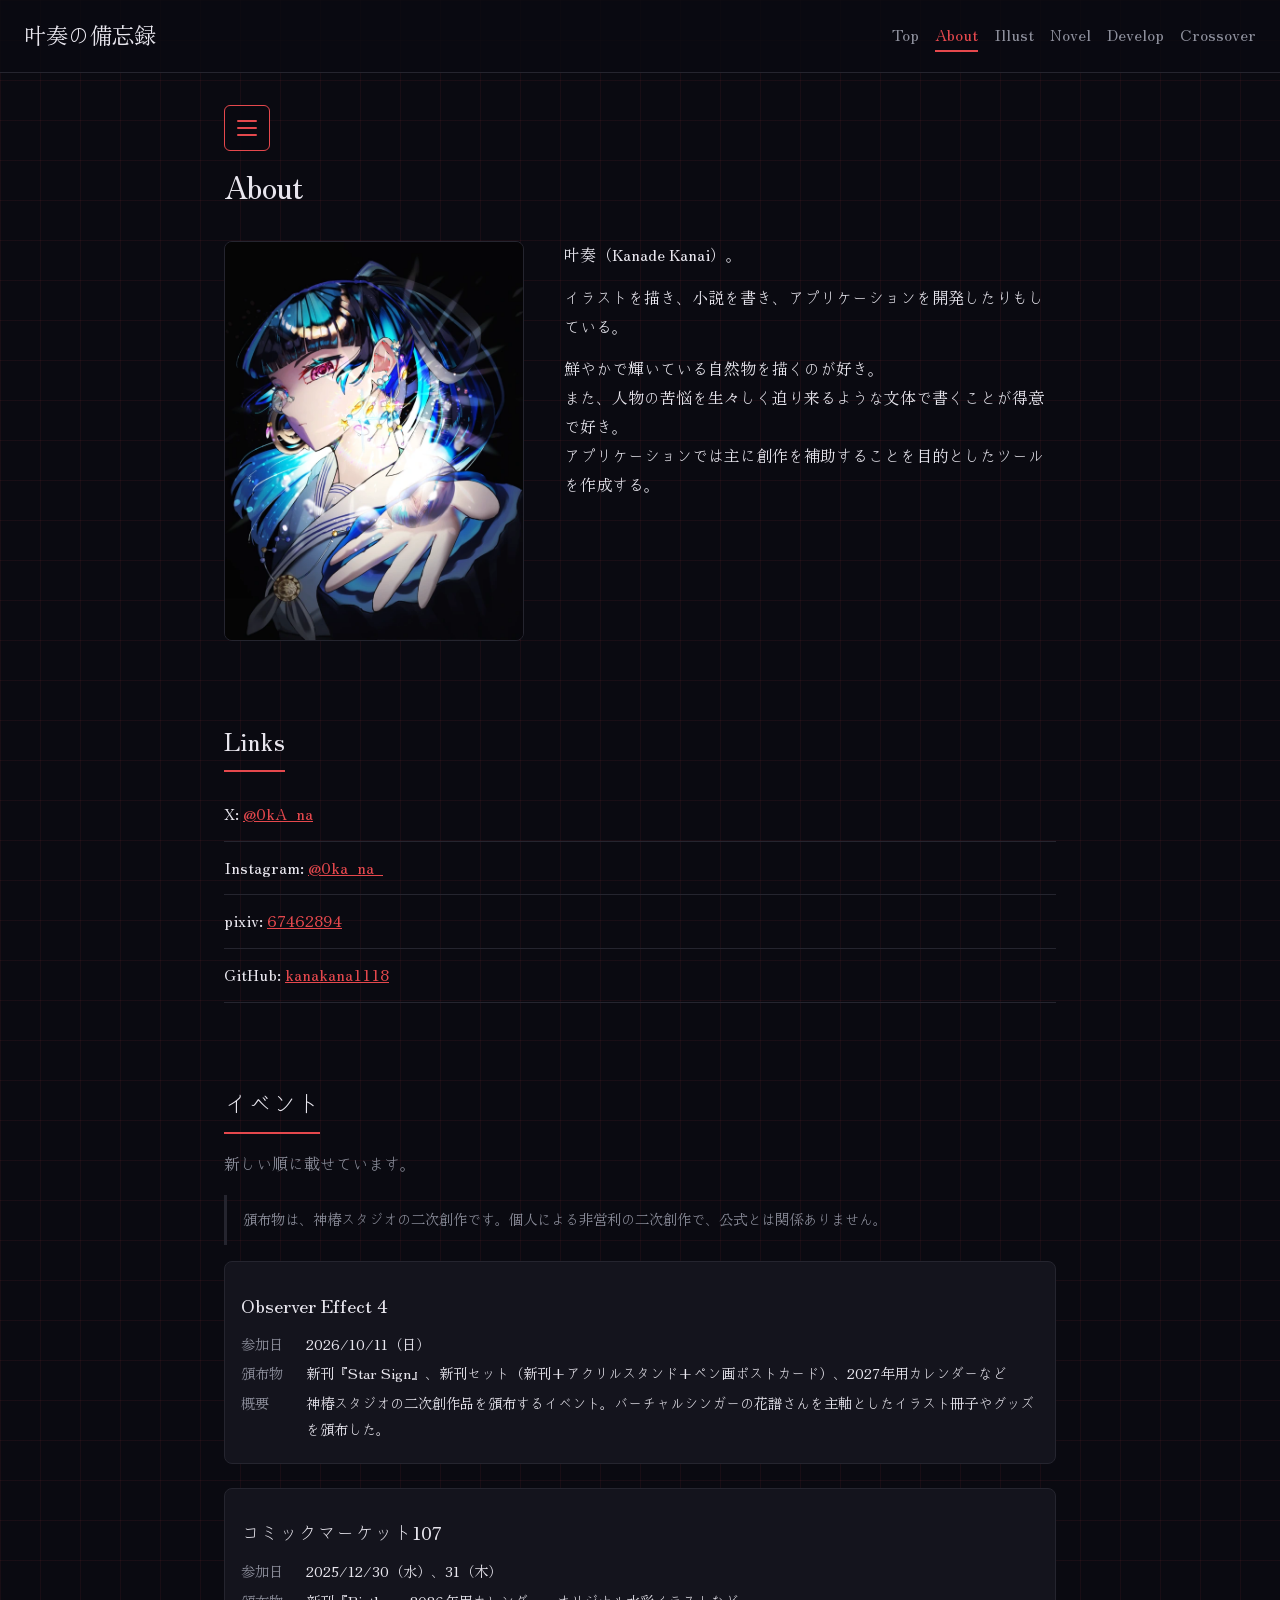
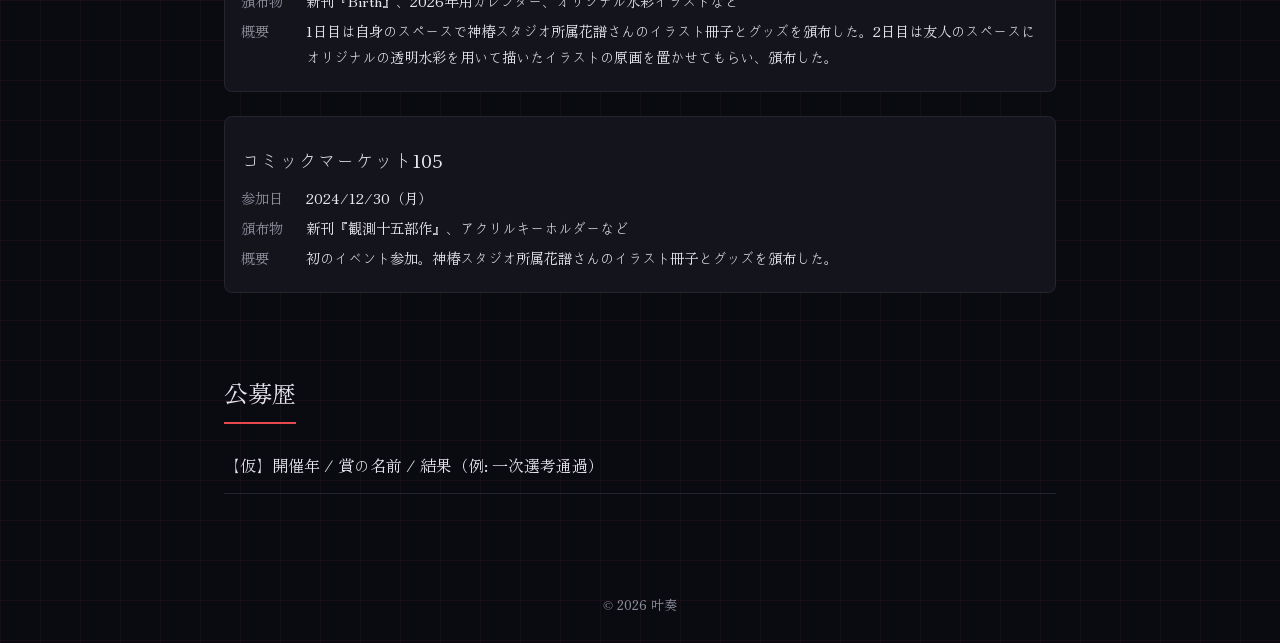
==== commit 08e099e8: "Top: new intro text and per-page summaries; About: profile and events; Develop: screenshot always on" ====
--- a/about/index.html
+++ b/about/index.html
@@ -34,10 +34,9 @@
           alt="青い髪の人物が、光る手を差し出しているイラスト">
       </div>
       <div class="profile">
-        <p class="field"><span class="label">name</span>叶奏</p>
-        <p class="field">【仮】自己紹介の1行目</p>
-        <p class="field">【仮】自己紹介の2行目</p>
-        <p class="field">【仮】自己紹介の3行目</p>
+        <p>叶奏（Kanade Kanai）。</p>
+        <p>イラストを描き、小説を書き、アプリケーションを開発したりもしている。</p>
+        <p>鮮やかで輝いている自然物を描くのが好き。<br>また、人物の苦悩を生々しく迫り来るような文体で書くことが得意で好き。<br>アプリケーションでは主に創作を補助することを目的としたツールを作成する。</p>
       </div>
     </section>
 
@@ -54,12 +53,42 @@
     <section id="events">
       <h2>イベント</h2>
       <p class="lead">新しい順に載せています。</p>
-      <p class="notice">【仮】頒布物は、KAMITSUBAKI STUDIO の二次創作ガイドラインの範囲内で作った、個人による非営利の二次創作です。公式とは関係ありません。</p>
-      <div class="cards">
+      <p class="notice">頒布物は、神椿スタジオの二次創作です。個人による非営利の二次創作で、公式とは関係ありません。</p>
+      <div class="event-list">
         <article class="card">
-          <div class="placeholder">【仮】イベントの様子の写真</div>
-          <h3>【仮】イベント名</h3>
-          <p>【仮】開催日 / 頒布物</p>
+          <h3>Observer Effect 4</h3>
+          <dl class="meta">
+            <dt>参加日</dt>
+            <dd>2026/10/11（日）</dd>
+            <dt>頒布物</dt>
+            <dd>新刊『Star Sign』、新刊セット（新刊+アクリルスタンド+ペン画ポストカード）、2027年用カレンダーなど</dd>
+            <dt>概要</dt>
+            <dd>神椿スタジオの二次創作品を頒布するイベント。バーチャルシンガーの花譜さんを主軸としたイラスト冊子やグッズを頒布した。</dd>
+          </dl>
+        </article>
+
+        <article class="card">
+          <h3>コミックマーケット107</h3>
+          <dl class="meta">
+            <dt>参加日</dt>
+            <dd>2025/12/30（水）、31（木）</dd>
+            <dt>頒布物</dt>
+            <dd>新刊『Birth』、2026年用カレンダー、オリジナル水彩イラストなど</dd>
+            <dt>概要</dt>
+            <dd>1日目は自身のスペースで神椿スタジオ所属花譜さんのイラスト冊子とグッズを頒布した。2日目は友人のスペースにオリジナルの透明水彩を用いて描いたイラストの原画を置かせてもらい、頒布した。</dd>
+          </dl>
+        </article>
+
+        <article class="card">
+          <h3>コミックマーケット105</h3>
+          <dl class="meta">
+            <dt>参加日</dt>
+            <dd>2024/12/30（月）</dd>
+            <dt>頒布物</dt>
+            <dd>新刊『観測十五部作』、アクリルキーホルダーなど</dd>
+            <dt>概要</dt>
+            <dd>初のイベント参加。神椿スタジオ所属花譜さんのイラスト冊子とグッズを頒布した。</dd>
+          </dl>
         </article>
       </div>
     </section>
--- a/style.css
+++ b/style.css
@@ -623,6 +623,7 @@
   --shade: 6 12 36;
   --shade-h: 55%;
   --shade-a: 0.78;
+  --fade-from: 82%; /* イラストの下端を、ページの背景になじませ始める高さ（グラデーションの何%から。大きいほど、消える範囲が狭い） */
   position: absolute;
   right: 0;
   bottom: 0;
@@ -632,7 +633,8 @@
     to bottom,
     rgb(var(--shade) / 0),
     rgb(var(--shade) / calc(var(--shade-a) * 0.5)) 45%,
-    rgb(var(--shade) / var(--shade-a))
+    rgb(var(--shade) / var(--shade-a)) var(--fade-from),
+    var(--bg) /* 一番下は、ページの背景色になじませる（イラストの下端の境目を消す） */
   );
   pointer-events: none;
 }
@@ -655,18 +657,17 @@
 }
 
 /* 玉・名前・説明文は、イラストの上に重ねる。イラストに対して位置を固定し、イラストと一緒にスクロールする。
-   --menu-y: かたまり全体の中心を、イラストの下端から何%の高さに置くか（30% = 下から30%） */
+   --menu-top: 玉の上端を、イラストの上端から何%の高さに置くか（今は 57.5%。PC 向け。スマホは下の @media で別に決める） */
 .menu-ui {
-  --menu-y: 30%;
-  position: absolute;
+  --menu-top: 57.5%; /* 玉の上端の位置（イラストの上端から、イラストの高さの何%か）。説明文が長くなっても、玉は動かない */
+  position: absolute;
+  top: var(--menu-top);
   right: 0;
-  bottom: var(--menu-y);
   left: 0;
   display: flex;
   flex-direction: column;
   align-items: center;
   padding: 0 16px;
-  transform: translateY(50%);
   pointer-events: none;
 }
 
@@ -686,6 +687,158 @@
   text-align: center;
   font-size: clamp(1rem, 1.5vw, 1.4rem);
   text-shadow: 0 0 10px var(--bg-deep), 0 0 3px var(--bg-deep);
+}
+
+/* 説明文の1行目（3つの分野） */
+.menu-lead-tag {
+  display: block;
+  margin-bottom: 0.65em; /* 下の文との間（この行の文字の大きさに合わせる） */
+  font-size: clamp(1.1rem, 2.6vw, 2.3rem); /* 画面の幅に合わせる。説明文の幅（30em）に収まる大きさまで */
+  letter-spacing: 0.1em;
+  white-space: nowrap;
+}
+
+@media (max-width: 640px) {
+  .menu-lead-tag {
+    font-size: clamp(0.9rem, 5.2vw, 1.6rem);
+  }
+}
+
+.menu-lead--body {
+  margin-top: 14px;
+}
+
+/* 各ページの概要。説明文の下に、1行ずつ並べる。玉は、左・右・左…と、互い違いに置き、その反対側に、1〜2文の説明を書く。
+   縦の位置は、script.js が、説明文の下端にそろえる */
+.menu-guide {
+  --orb: clamp(72px, 8vw, 104px);
+  --orb-glow: calc(var(--orb) * 0.36);
+  --orb-float: calc(var(--orb) * 0.07);
+  position: relative;
+  z-index: 1;
+  display: none;
+  flex-direction: column;
+  gap: 28px;
+  box-sizing: border-box;
+  width: min(100% - 32px, 720px);
+  margin: 0 auto;
+  padding-bottom: 88px; /* 下端のコピーライトの分 */
+}
+
+.stage.is-menu > .menu-guide {
+  display: flex;
+}
+
+.guide-row {
+  display: flex;
+  align-items: center;
+  gap: clamp(20px, 4vw, 44px);
+}
+
+/* 2つ目、4つ目は、玉が右 */
+.guide-row:nth-child(even) {
+  flex-direction: row-reverse;
+  text-align: right;
+}
+
+.guide-row:nth-child(even) .guide-text p {
+  margin-left: auto;
+}
+
+.guide-row .orb {
+  position: relative;
+  flex: none;
+  transform: none;
+  display: block;
+}
+
+.guide-text {
+  display: block;
+  min-width: 0;
+  color: var(--text);
+  text-decoration: none;
+}
+
+.guide-text h2 {
+  display: block;
+  margin: 0 0 6px;
+  padding: 0;
+  border: 0;
+  color: var(--c);
+  font-size: 1.5rem;
+  letter-spacing: 0.08em;
+}
+
+.guide-text p {
+  max-width: 26em;
+  margin: 0;
+  font-size: 1.1rem;
+  text-wrap: balance;
+  line-break: strict;
+  line-height: 1.8;
+  text-shadow: 0 0 10px var(--bg-deep), 0 0 3px var(--bg-deep);
+}
+
+.guide-text .ph {
+  display: inline-block;
+}
+
+.guide-text:hover h2,
+.guide-text:focus-visible h2 {
+  text-decoration: underline;
+  text-underline-offset: 6px;
+}
+
+.guide--about {
+  --c: var(--c-red);
+}
+
+.guide--illust {
+  --c: var(--c-orange);
+}
+
+.guide--novel {
+  --c: var(--c-yellow);
+}
+
+.guide--develop {
+  --c: var(--c-green);
+}
+
+.guide--crossover {
+  --c: var(--c-blue);
+}
+
+.guide-row:nth-child(2) .orb {
+  animation-delay: -0.8s;
+}
+
+.guide-row:nth-child(3) .orb {
+  animation-delay: -1.6s;
+}
+
+.guide-row:nth-child(4) .orb {
+  animation-delay: -2.4s;
+}
+
+.guide-row:nth-child(5) .orb {
+  animation-delay: -3.2s;
+}
+
+@media (max-width: 640px) {
+  .menu-guide {
+    --orb: 64px;
+    gap: 22px;
+  }
+
+  .guide-text h2 {
+    font-size: 1.3rem;
+  }
+
+  .guide-text p {
+    font-size: 0.95rem;
+    line-height: 1.7;
+  }
 }
 
 /* ===== 水晶玉 =====
@@ -703,10 +856,9 @@
    --orb-float         ふわふわ浮く距離
    玉の色は、先頭の :root の --c-red などで変える（ページの差し色と共通）。
    位置は、下の .orb--about などの left / top（%）で変える。 */
-.orbs {
-  /* 玉の大きさは、画面の幅に合わせて変わる（小さい画面で60px、大きい画面で最大110px） */
-  --orb: clamp(60px, 6.5vw, 110px);
-  --orb-glow: calc(var(--orb) * 0.36);
+/* 玉の質感の変数。上のメニューの玉（.orbs）と、各ページの概要の玉（.menu-guide）で共通 */
+.orbs,
+.menu-guide {
   --orb-glow-strength: 55%;
   --orb-shade: 0.65;
   --orb-hl-x: 35.5%;
@@ -716,6 +868,12 @@
   --orb-sheen: 0.2;
   --orb-sheen-angle: 135deg;
   --orb-sheen-reach: 35%;
+}
+
+.orbs {
+  /* 玉の大きさは、画面の幅に合わせて変わる（小さい画面で60px、大きい画面で最大110px） */
+  --orb: clamp(60px, 6.5vw, 110px);
+  --orb-glow: calc(var(--orb) * 0.36);
   --orb-float: calc(var(--orb) * 0.07);
   position: relative;
   width: min(100%, 760px);
@@ -1020,7 +1178,7 @@
   --book-depth: 28px; /* ページの束の厚み */
   --book-flip: 0.9s;
   --gutter-shade: 0; /* 綴じ目の影の濃さ（0〜1。元は 0.34。0で影なし） */
-  touch-action: manipulation; /* タップですぐ反応させる（ダブルタップの拡大待ちをしない） */
+  touch-action: pan-y; /* 横のなぞりはページめくりに使い、縦のスクロールはそのまま使える。タップにもすぐ反応する */
   /* 布の織り目と紙の粒（インラインSVG。外部ファイルは使わない） */
   --grain: url("data:image/svg+xml,%3Csvg xmlns='http://www.w3.org/2000/svg' width='160' height='160'%3E%3Cfilter id='n'%3E%3CfeTurbulence type='fractalNoise' baseFrequency='.85' numOctaves='2' stitchTiles='stitch'/%3E%3CfeColorMatrix values='0 0 0 0 0 0 0 0 0 0 0 0 0 0 0 0 0 0 .2 0'/%3E%3C/filter%3E%3Crect width='100%25' height='100%25' filter='url(%23n)'/%3E%3C/svg%3E");
   position: relative;
@@ -1600,20 +1758,12 @@
   margin-top: 32px;
 }
 
-/* スクリーンショットと、その隣の説明の箱。PCでは、1つおきに左右を入れ替える */
+/* スクリーンショット（左）と、その隣の説明の箱（右）。すべての項目で、左がスクリーンショット */
 .dev-item {
   display: grid;
   grid-template-columns: minmax(0, 1.15fr) minmax(0, 1fr);
   gap: 32px;
   align-items: center;
-}
-
-.dev-item:nth-child(even) {
-  grid-template-columns: minmax(0, 1fr) minmax(0, 1.15fr);
-}
-
-.dev-item:nth-child(even) .dev-text {
-  order: -1;
 }
 
 .dev-shot,
@@ -1742,6 +1892,24 @@
   width: 100%;
   border: 1px solid var(--border);
   border-radius: 8px;
+}
+
+.profile p {
+  margin: 0 0 14px;
+}
+
+/* イベントのカードは、縦に1列で並べる */
+.event-list {
+  display: grid;
+  gap: 24px;
+}
+
+.event-list .meta dt {
+  width: 4.5em;
+}
+
+.event-list .meta dd {
+  margin-left: 4.5em;
 }
 
 .field {
@@ -1854,17 +2022,13 @@
     grid-template-columns: minmax(0, 1fr);
   }
 
-  .dev-item,
-  .dev-item:nth-child(even) {
+  .dev-item {
     grid-template-columns: minmax(0, 1fr);
-  }
-
-  .dev-item:nth-child(even) .dev-text {
-    order: 0;
   }
 
   .portrait {
     max-width: 260px;
+    margin: 0 auto; /* スマホでは、イラストを中央に置く */
   }
 }
 
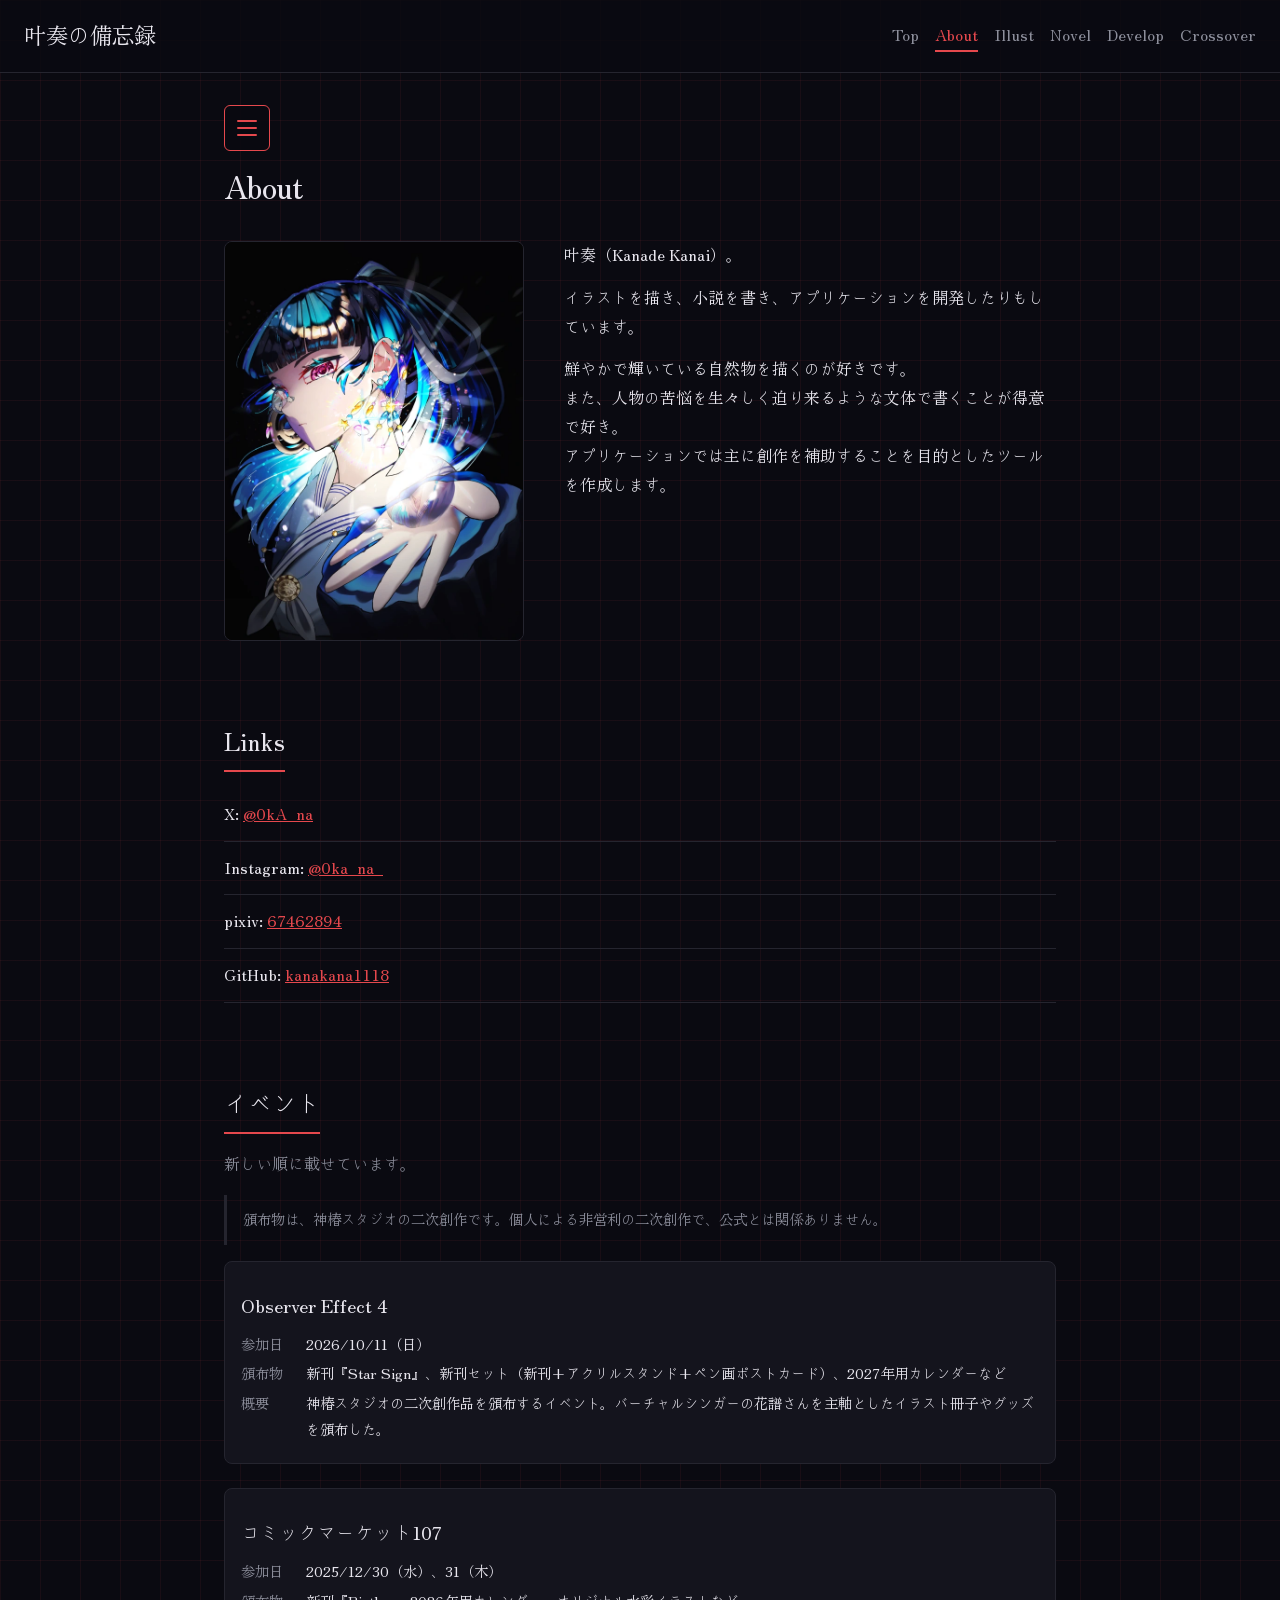
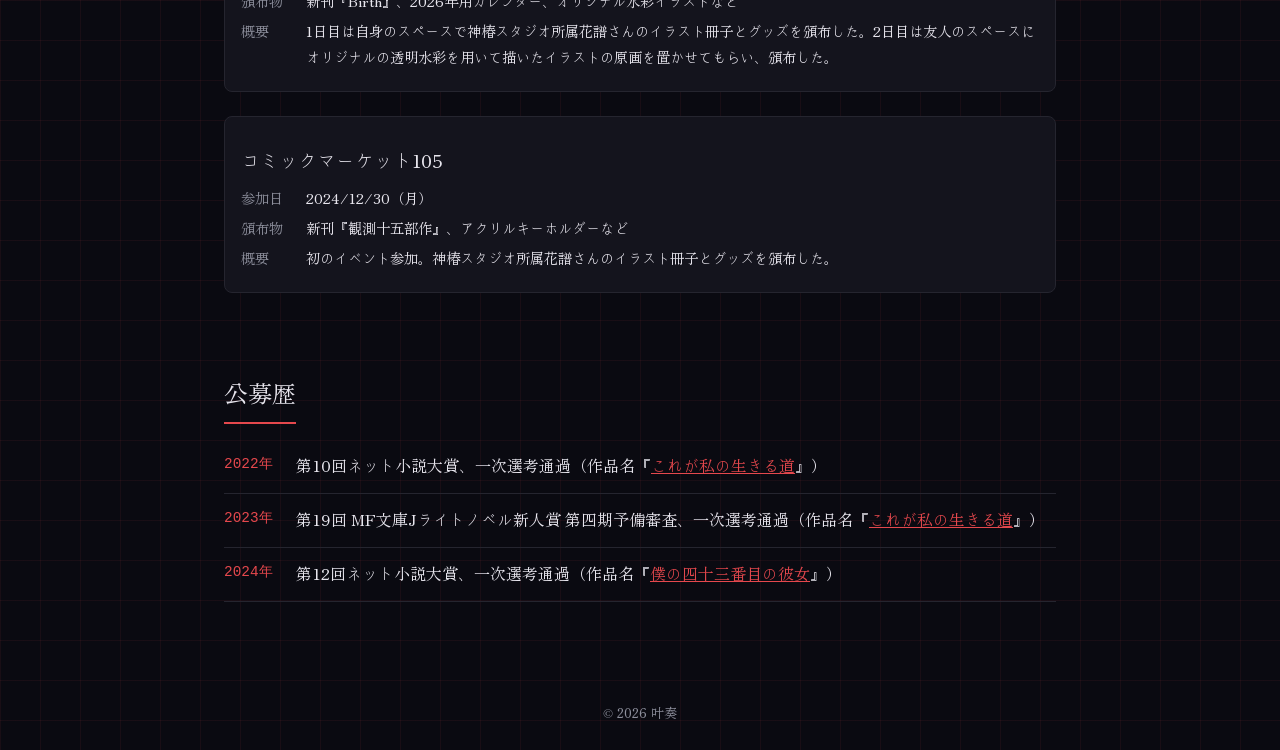
==== commit 1b0dfcca: "About: contest history linking to Novel works; Develop: screenshot slider and first work; Novel: add" ====
--- a/about/index.html
+++ b/about/index.html
@@ -35,8 +35,8 @@
       </div>
       <div class="profile">
         <p>叶奏（Kanade Kanai）。</p>
-        <p>イラストを描き、小説を書き、アプリケーションを開発したりもしている。</p>
-        <p>鮮やかで輝いている自然物を描くのが好き。<br>また、人物の苦悩を生々しく迫り来るような文体で書くことが得意で好き。<br>アプリケーションでは主に創作を補助することを目的としたツールを作成する。</p>
+        <p>イラストを描き、小説を書き、アプリケーションを開発したりもしています。</p>
+        <p>鮮やかで輝いている自然物を描くのが好きです。<br>また、人物の苦悩を生々しく迫り来るような文体で書くことが得意で好き。<br>アプリケーションでは主に創作を補助することを目的としたツールを作成します。</p>
       </div>
     </section>
 
@@ -95,8 +95,10 @@
 
     <section id="contests">
       <h2>公募歴</h2>
-      <ul class="list">
-        <li>【仮】開催年 / 賞の名前 / 結果（例: 一次選考通過）</li>
+      <ul class="list contest-list">
+        <li><span class="year">2022年</span><span>第10回ネット小説大賞、一次選考通過（作品名『<a href="../novel/index.html#ikiru-michi">これが私の生きる道</a>』）</span></li>
+        <li><span class="year">2023年</span><span>第19回 MF文庫Jライトノベル新人賞 第四期予備審査、一次選考通過（作品名『<a href="../novel/index.html#ikiru-michi">これが私の生きる道</a>』）</span></li>
+        <li><span class="year">2024年</span><span>第12回ネット小説大賞、一次選考通過（作品名『<a href="../novel/index.html#yonjusan-kanojo">僕の四十三番目の彼女</a>』）</span></li>
       </ul>
     </section>
   </main>
--- a/style.css
+++ b/style.css
@@ -231,6 +231,7 @@
 
 .meta dd {
   margin: 0 0 4px 8em;
+  overflow-wrap: anywhere; /* 長いURLは、箱からはみ出さず、折り返す */
 }
 
 /* タグ */
@@ -1745,20 +1746,13 @@
 }
 
 /* ===== Develop ===== */
-.dev-label {
-  margin: 0 0 4px;
-  color: var(--accent);
-  font-family: var(--font-mono);
-  font-size: 0.8rem;
-}
-
 .dev-list {
   display: grid;
   gap: 56px;
   margin-top: 32px;
 }
 
-/* スクリーンショット（左）と、その隣の説明の箱（右）。すべての項目で、左がスクリーンショット */
+/* 左: スクリーンショット（Illust の Pick Up と同じ循環スライダー）。右: 説明の箱。すべての項目で、左がスクリーンショット */
 .dev-item {
   display: grid;
   grid-template-columns: minmax(0, 1.15fr) minmax(0, 1fr);
@@ -1767,6 +1761,21 @@
 }
 
 .dev-shot,
+.dev-text {
+  position: relative;
+  overflow: hidden;
+}
+
+.dev-shot .carousel {
+  --slide-w: min(70vw, 360px);
+  padding-top: 0;
+}
+
+.dev-shot .slide .placeholder {
+  aspect-ratio: 16 / 9;
+  border-color: color-mix(in srgb, var(--accent) 35%, transparent);
+}
+
 .dev-text {
   position: relative;
   overflow: hidden;
@@ -1910,6 +1919,17 @@
 
 .event-list .meta dd {
   margin-left: 4.5em;
+}
+
+.contest-list li {
+  display: grid;
+  grid-template-columns: 4.5em minmax(0, 1fr);
+}
+
+.contest-list .year {
+  color: var(--accent);
+  font-family: var(--font-mono);
+  font-size: 0.9rem;
 }
 
 .field {
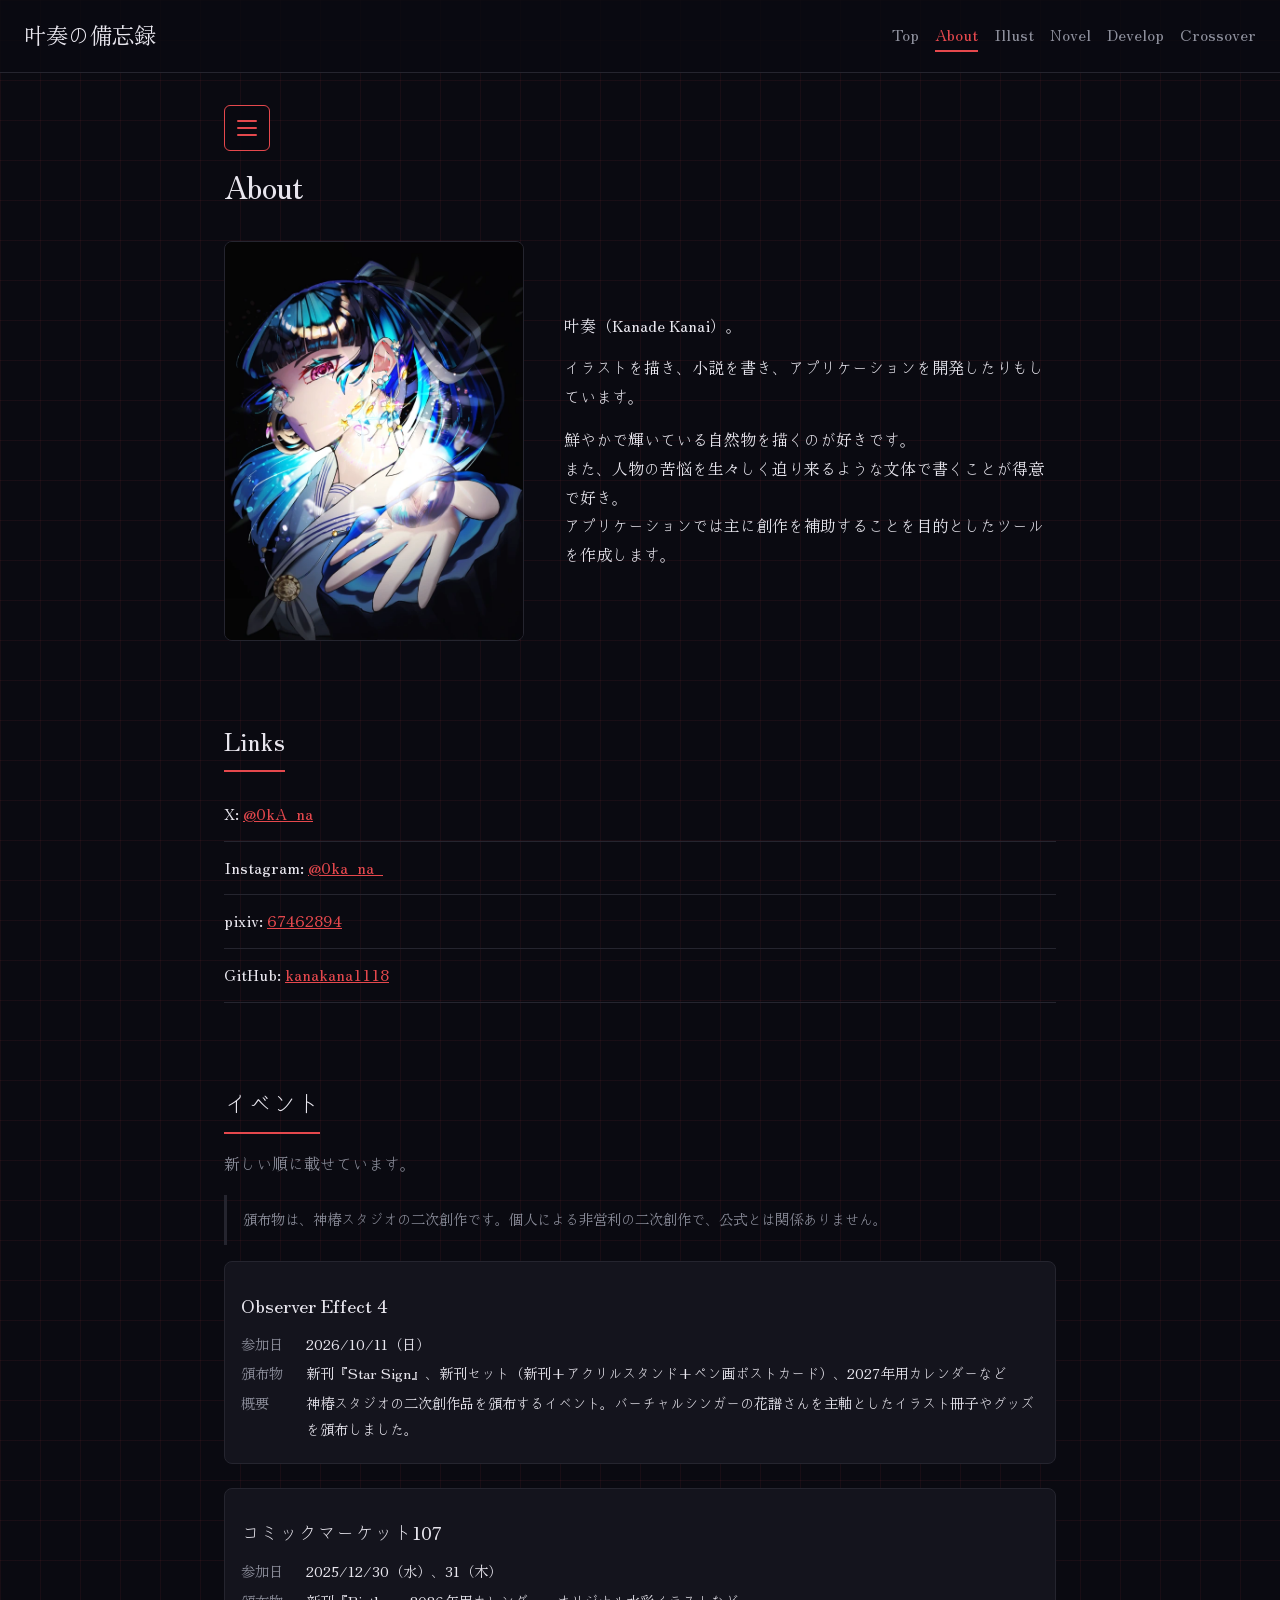
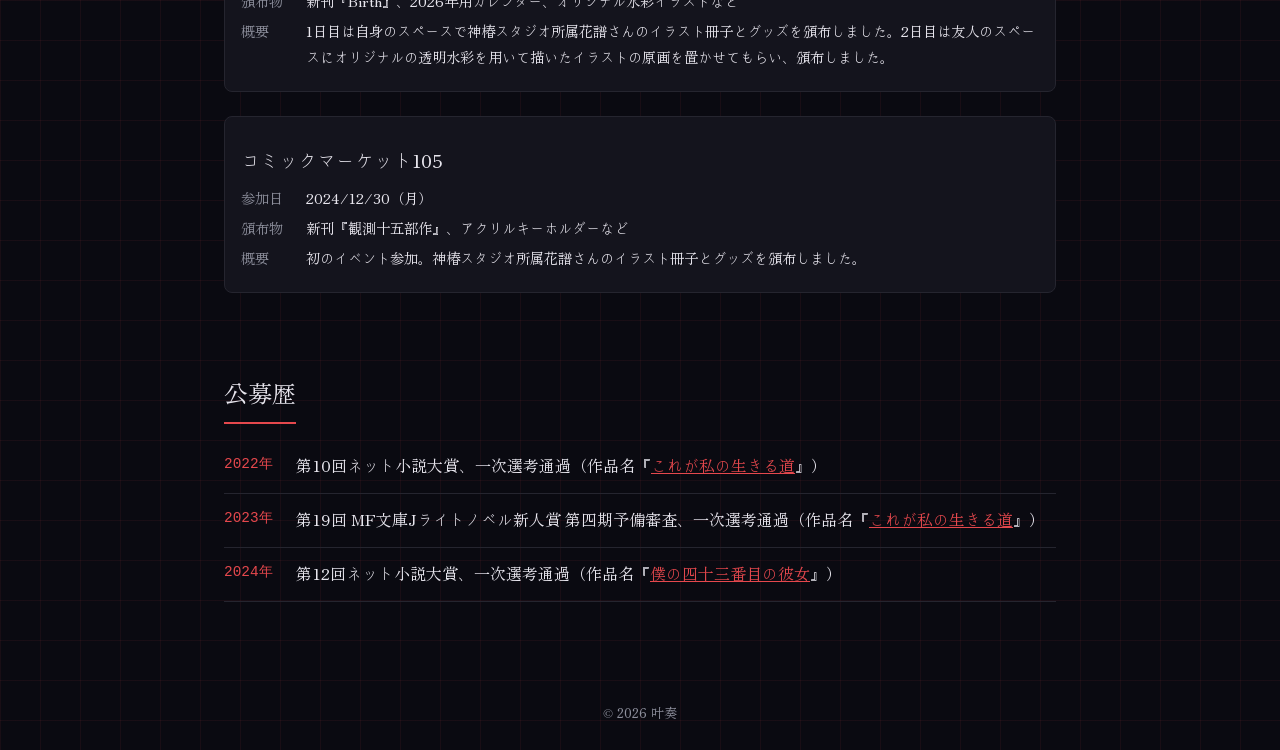
==== commit 324e509a: "About, Illust: polite wording in descriptions Co-Authored-By: Claude Sonnet 5.5 <noreply@anthropic.c" ====
--- a/about/index.html
+++ b/about/index.html
@@ -63,7 +63,7 @@
             <dt>頒布物</dt>
             <dd>新刊『Star Sign』、新刊セット（新刊+アクリルスタンド+ペン画ポストカード）、2027年用カレンダーなど</dd>
             <dt>概要</dt>
-            <dd>神椿スタジオの二次創作品を頒布するイベント。バーチャルシンガーの花譜さんを主軸としたイラスト冊子やグッズを頒布した。</dd>
+            <dd>神椿スタジオの二次創作品を頒布するイベント。バーチャルシンガーの花譜さんを主軸としたイラスト冊子やグッズを頒布しました。</dd>
           </dl>
         </article>
 
@@ -75,7 +75,7 @@
             <dt>頒布物</dt>
             <dd>新刊『Birth』、2026年用カレンダー、オリジナル水彩イラストなど</dd>
             <dt>概要</dt>
-            <dd>1日目は自身のスペースで神椿スタジオ所属花譜さんのイラスト冊子とグッズを頒布した。2日目は友人のスペースにオリジナルの透明水彩を用いて描いたイラストの原画を置かせてもらい、頒布した。</dd>
+            <dd>1日目は自身のスペースで神椿スタジオ所属花譜さんのイラスト冊子とグッズを頒布しました。2日目は友人のスペースにオリジナルの透明水彩を用いて描いたイラストの原画を置かせてもらい、頒布しました。</dd>
           </dl>
         </article>
 
@@ -87,7 +87,7 @@
             <dt>頒布物</dt>
             <dd>新刊『観測十五部作』、アクリルキーホルダーなど</dd>
             <dt>概要</dt>
-            <dd>初のイベント参加。神椿スタジオ所属花譜さんのイラスト冊子とグッズを頒布した。</dd>
+            <dd>初のイベント参加。神椿スタジオ所属花譜さんのイラスト冊子とグッズを頒布しました。</dd>
           </dl>
         </article>
       </div>
--- a/style.css
+++ b/style.css
@@ -175,6 +175,15 @@
   align-items: center;
   justify-content: space-between;
   gap: 8px 16px;
+}
+
+/* 準備中のページの印 */
+.coming-soon {
+  margin: 48px 0;
+  color: var(--accent);
+  font-size: 1.25rem;
+  letter-spacing: 0.2em;
+  text-align: center;
 }
 
 /* 画像がまだ無い場所を示す枠 */
@@ -1891,7 +1900,7 @@
   display: grid;
   grid-template-columns: minmax(180px, 300px) minmax(0, 1fr);
   gap: 40px;
-  align-items: start;
+  align-items: center; /* 文章は、イラストの縦の中央に置く */
   padding-top: 16px;
 }
 
@@ -1905,6 +1914,10 @@
 
 .profile p {
   margin: 0 0 14px;
+}
+
+.profile p:last-child {
+  margin-bottom: 0; /* 中央からずれないように */
 }
 
 /* イベントのカードは、縦に1列で並べる */
